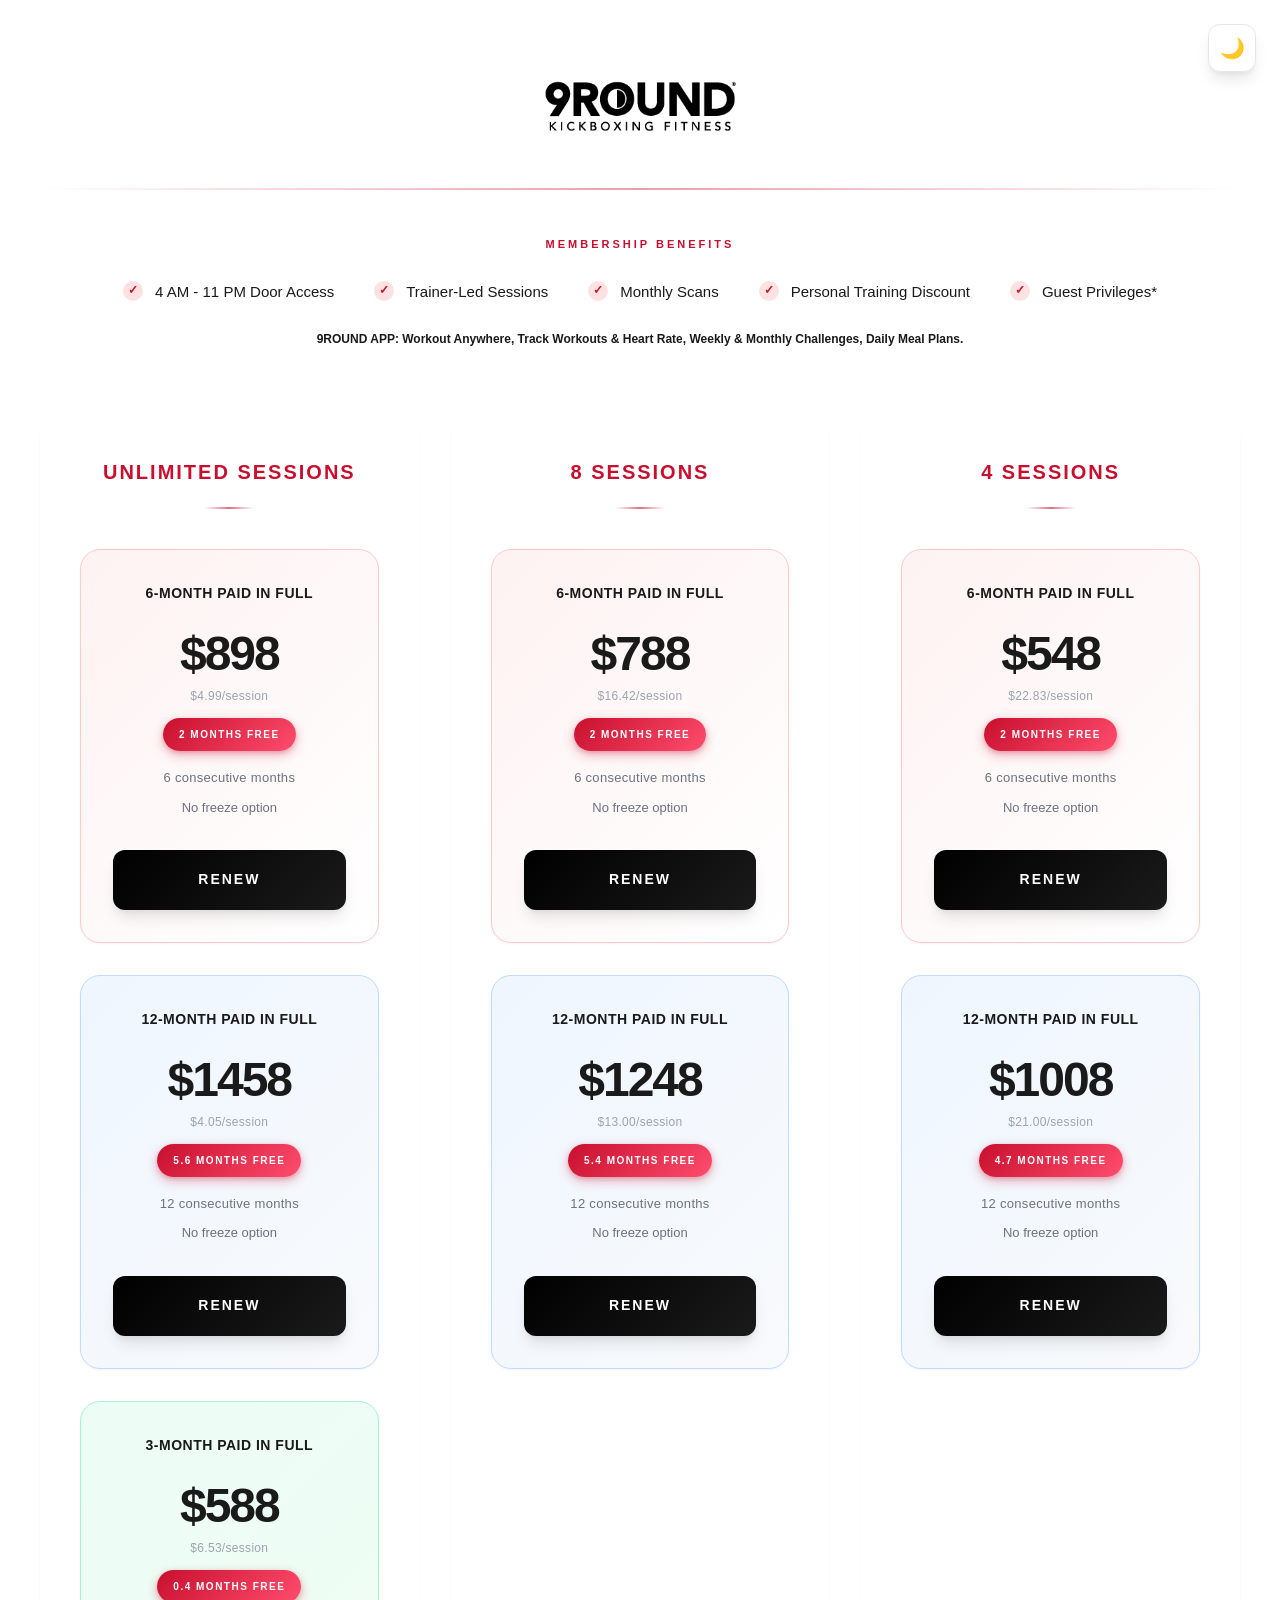
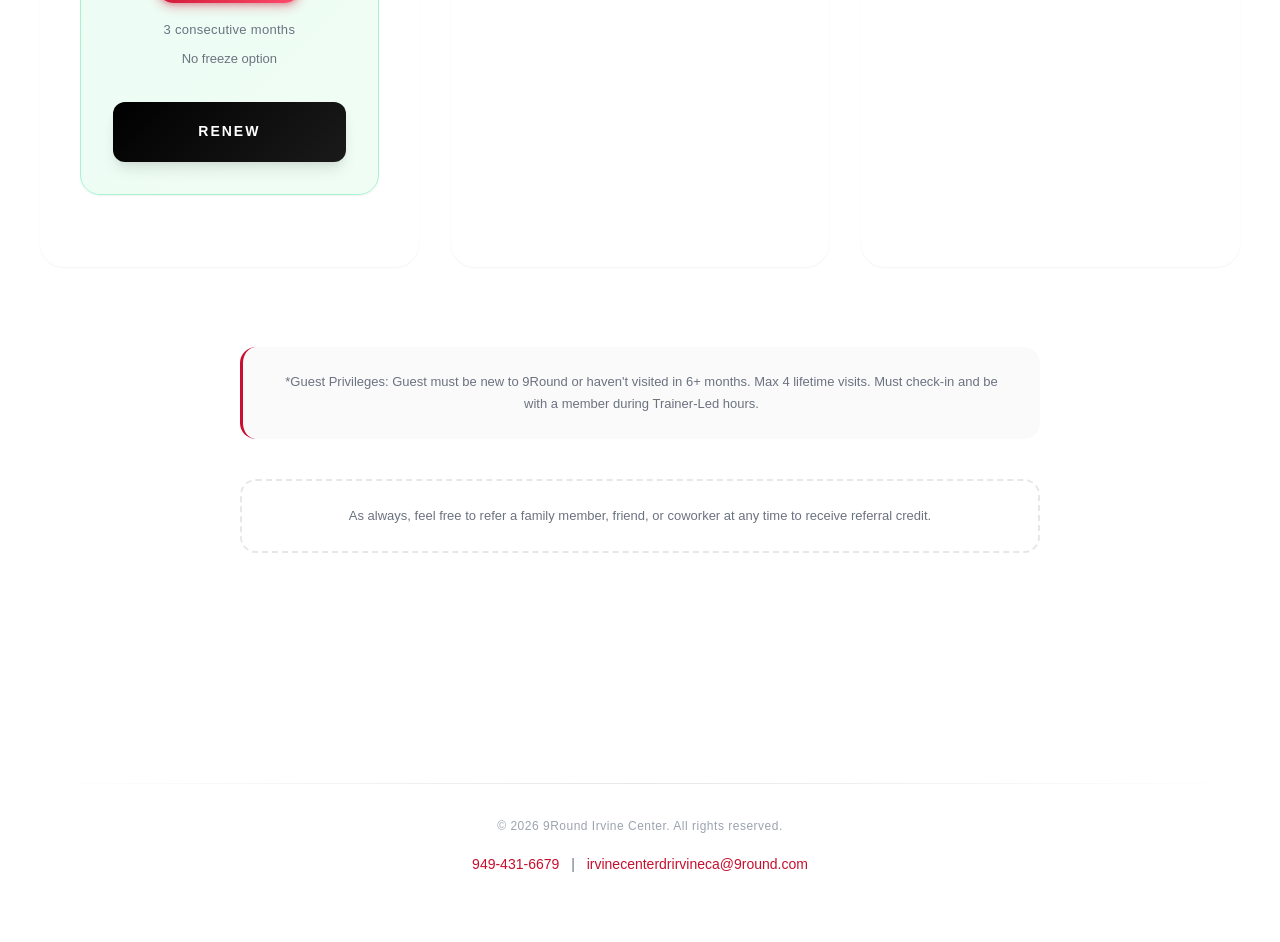
==== pif/index.html @ a576d082 "Add dedicated /pif page with paid-in-full-only options" ====
<!DOCTYPE html>
<html lang="en">
<head>
  <meta charset="UTF-8">
  <meta name="viewport" content="width=device-width, initial-scale=1.0, viewport-fit=cover">
  <title>9Round Irvine Center - Paid In Full Options</title>
  <link rel="icon" type="image/png" sizes="96x96" href="../images/favicon-96x96.png">
  <link rel="icon" href="../images/favicon.svg" type="image/svg+xml">
  <link rel="shortcut icon" href="../images/favicon.ico" type="image/x-icon">
  <link rel="stylesheet" type="text/css" href="../styles.css">
</head>
<body>
  <button class="theme-toggle" aria-label="Toggle theme" title="Toggle light/dark mode">
    <span class="theme-icon">🌙</span>
  </button>
  <div class="container">
    <div class="logo-container">
      <img src="../images/9round-white-logo.png" alt="9Round Logo" class="logo">
    </div>

    <div class="benefits-section">
      <ul class="benefits-list">
        <li>4 AM - 11 PM Door Access</li>
        <li>Trainer-Led Sessions</li>
        <li>Monthly Scans</li>
        <li>Personal Training Discount</li>
        <li>Guest Privileges*</li>
        <li class="no-checkmark">9ROUND APP: Workout Anywhere, Track Workouts & Heart Rate, Weekly & Monthly Challenges, Daily Meal Plans.</li>
      </ul>
    </div>

    <div class="pricing-grid">
      <div class="pricing-tier" data-tier="unlimited">
        <h2 class="tier-title">UNLIMITED SESSIONS</h2>

        <div class="pricing-option pif-option">
          <h3 class="option-title">6-Month Paid In Full</h3>
          <div class="price">$898</div>
          <div class="price-per-session">$4.99/session</div>
          <div class="highlight-badge" data-pif="898" data-monthly="228" data-tier="Unlimited" data-renew-url="https://www.clubready.com/JoinUs/9261/516774" data-months="6">2 MONTHS FREE</div>
          <p class="price-note">6 consecutive months</p>
          <p class="option-note">No freeze option</p>
          <a href="#" class="renew-button" data-url="https://www.clubready.com/JoinUs/9261/516774">RENEW</a>
        </div>

        <div class="pricing-option pif-option pif-option-12mo">
          <h3 class="option-title">12-Month Paid In Full</h3>
          <div class="price">$1458</div>
          <div class="price-per-session">$4.05/session</div>
          <div class="highlight-badge" data-pif="1458" data-monthly="228" data-tier="Unlimited" data-renew-url="https://app.clubready.com/JoinUs/9261/516777" data-months="12">5.6 MONTHS FREE</div>
          <p class="price-note">12 consecutive months</p>
          <p class="option-note">No freeze option</p>
          <a href="#" class="renew-button" data-url="https://app.clubready.com/JoinUs/9261/516777">RENEW</a>
        </div>

        <div class="pricing-option pif-option pif-option-3mo">
          <h3 class="option-title">3-Month Paid In Full</h3>
          <div class="price">$588</div>
          <div class="price-per-session">$6.53/session</div>
          <div class="highlight-badge" data-pif="588" data-monthly="228" data-tier="Unlimited" data-renew-url="https://app.clubready.com/JoinUs/9261/522220" data-months="3">0.4 MONTHS FREE</div>
          <p class="price-note">3 consecutive months</p>
          <p class="option-note">No freeze option</p>
          <a href="#" class="renew-button" data-url="https://app.clubready.com/JoinUs/9261/522220">RENEW</a>
        </div>
      </div>

      <div class="pricing-tier" data-tier="eight">
        <h2 class="tier-title">8 SESSIONS</h2>

        <div class="pricing-option pif-option">
          <h3 class="option-title">6-Month Paid In Full</h3>
          <div class="price">$788</div>
          <div class="price-per-session">$16.42/session</div>
          <div class="highlight-badge" data-pif="788" data-monthly="188" data-tier="8 Sessions" data-renew-url="https://app.clubready.com/JoinUs/9261/558503" data-months="6">2 MONTHS FREE</div>
          <p class="price-note">6 consecutive months</p>
          <p class="option-note">No freeze option</p>
          <a href="#" class="renew-button" data-url="https://app.clubready.com/JoinUs/9261/558503">RENEW</a>
        </div>

        <div class="pricing-option pif-option pif-option-12mo">
          <h3 class="option-title">12-Month Paid In Full</h3>
          <div class="price">$1248</div>
          <div class="price-per-session">$13.00/session</div>
          <div class="highlight-badge" data-pif="1248" data-monthly="188" data-tier="8 Sessions" data-renew-url="https://app.clubready.com/JoinUs/9261/550856" data-months="12">5.4 MONTHS FREE</div>
          <p class="price-note">12 consecutive months</p>
          <p class="option-note">No freeze option</p>
          <a href="#" class="renew-button" data-url="https://app.clubready.com/JoinUs/9261/550856">RENEW</a>
        </div>
      </div>

      <div class="pricing-tier" data-tier="four">
        <h2 class="tier-title">4 SESSIONS</h2>

        <div class="pricing-option pif-option">
          <h3 class="option-title">6-Month Paid In Full</h3>
          <div class="price">$548</div>
          <div class="price-per-session">$22.83/session</div>
          <div class="highlight-badge" data-pif="548" data-monthly="138" data-tier="4 Sessions" data-renew-url="https://app.clubready.com/JoinUs/9261/558501" data-months="6">2 MONTHS FREE</div>
          <p class="price-note">6 consecutive months</p>
          <p class="option-note">No freeze option</p>
          <a href="#" class="renew-button" data-url="https://app.clubready.com/JoinUs/9261/558501">RENEW</a>
        </div>

        <div class="pricing-option pif-option pif-option-12mo">
          <h3 class="option-title">12-Month Paid In Full</h3>
          <div class="price">$1008</div>
          <div class="price-per-session">$21.00/session</div>
          <div class="highlight-badge" data-pif="1008" data-monthly="138" data-tier="4 Sessions" data-renew-url="https://app.clubready.com/JoinUs/9261/558487" data-months="12">4.7 MONTHS FREE</div>
          <p class="price-note">12 consecutive months</p>
          <p class="option-note">No freeze option</p>
          <a href="#" class="renew-button" data-url="https://app.clubready.com/JoinUs/9261/558487">RENEW</a>
        </div>
      </div>
    </div>

    <div class="guest-note">
      <p>*Guest Privileges: Guest must be new to 9Round or haven't visited in 6+ months. Max 4 lifetime visits. Must check-in and be with a member during Trainer-Led hours.</p>
    </div>

    <div class="referral-note">
      <p>As always, feel free to refer a family member, friend, or coworker at any time to receive referral credit.</p>
    </div>
  </div>

  <footer>
    <div class="footer-line"></div>
    <div class="footer-content">
      <p class="copyright">&copy; 2026 9Round Irvine Center. All rights reserved.</p>
      <p class="contact-info">
        <a href="tel:949-431-6679">949-431-6679</a> |
        <a href="mailto:irvinecenterdrirvineca@9round.com">irvinecenterdrirvineca@9round.com</a>
      </p>
    </div>
  </footer>

  <div id="renewalModal" class="modal">
    <div class="modal-content">
      <div class="modal-header">
        <div class="modal-title-wrapper">
          <h3 class="modal-title">
            <span class="modal-title-line1">MEMBERSHIP</span>
            <span class="modal-title-line2">RENEWAL</span>
          </h3>
        </div>
        <div class="modal-header-actions">
          <button class="modal-refresh" aria-label="Refresh content" title="Refresh content">
            <span class="refresh-icon">↻</span>
            <span class="refresh-text">Refresh</span>
          </button>
          <button class="modal-close" aria-label="Close modal">&times;</button>
        </div>
      </div>
      <div class="modal-body">
        <div class="modal-iframe-overlay">
          <div class="modal-overlay-content">
            <img src="../images/favicon.svg" alt="9Round Logo" class="modal-overlay-logo">
            <div class="modal-overlay-info">
              <div class="modal-overlay-name">9Round Irvine Center</div>
              <div class="modal-overlay-address">6610 Irvine Center Dr, Irvine, CA 92618</div>
              <a href="tel:949-431-6679" class="modal-overlay-phone">949-431-6679</a>
            </div>
          </div>
        </div>
        <div class="modal-loader" id="modalLoader">
          <div class="loader-spinner"></div>
          <p class="loader-text">Loading...</p>
          <button class="status-check-btn" style="display:none; margin-top: 20px; padding: 10px 20px; background: #dc2626; color: white; border: none; border-radius: 4px; cursor: pointer; font-size: 14px; font-weight: 600;">Check Status / Close</button>
        </div>
        <iframe id="renewalIframe" src="" frameborder="0"></iframe>
      </div>
    </div>
  </div>

  <div id="savingsModal" class="modal">
    <div class="modal-content savings-modal-content">
      <div class="modal-header">
        <h3 class="modal-title">How You Save</h3>
        <button class="modal-close savings-modal-close" aria-label="Close modal">&times;</button>
      </div>
      <div class="modal-body savings-modal-body">
        <div class="savings-content">
          <div class="savings-membership-info">
            <div class="savings-membership-title" id="savings-tier-name">UNLIMITED SESSIONS</div>
            <div class="savings-membership-subtitle" id="savings-subtitle">6-Month Paid In Full</div>
          </div>
          <div class="savings-line">
            <span id="savings-monthly-label">6 months month-to-month:</span>
            <strong id="savings-monthly-total">$0</strong>
          </div>
          <div class="savings-line">
            <span id="savings-pif-label">6 months paid in full:</span>
            <strong id="savings-pif-total">$0</strong>
          </div>
          <div class="savings-total">
            <span>You save:</span>
            <strong id="savings-amount">$0</strong>
          </div>
          <div class="savings-note" id="savings-note-text">That's like getting 2 months FREE!</div>
          <a href="#" class="renew-button savings-modal-renew" id="savings-renew-button">RENEW</a>
        </div>
      </div>
    </div>
  </div>

  <script>
    (function() {
      const themeToggle = document.querySelector('.theme-toggle');
      const themeIcon = document.querySelector('.theme-icon');
      const html = document.documentElement;

      function getInitialTheme() {
        const savedTheme = localStorage.getItem('theme');
        if (savedTheme) {
          return savedTheme;
        }
        return window.matchMedia('(prefers-color-scheme: dark)').matches ? 'dark' : 'light';
      }

      function setTheme(theme) {
        html.setAttribute('data-theme', theme);
        localStorage.setItem('theme', theme);
        themeIcon.textContent = theme === 'dark' ? '☀️' : '🌙';
      }

      setTheme(getInitialTheme());

      themeToggle.addEventListener('click', () => {
        const currentTheme = html.getAttribute('data-theme');
        const newTheme = currentTheme === 'dark' ? 'light' : 'dark';
        setTheme(newTheme);
      });

      window.matchMedia('(prefers-color-scheme: dark)').addEventListener('change', (e) => {
        if (!localStorage.getItem('theme')) {
          setTheme(e.matches ? 'dark' : 'light');
        }
      });
    })();

    const modal = document.getElementById('renewalModal');
    const modalIframe = document.getElementById('renewalIframe');
    const modalClose = document.querySelector('.modal-close');
    const modalRefresh = document.querySelector('.modal-refresh');
    const modalLoader = document.getElementById('modalLoader');
    const loaderText = modalLoader.querySelector('.loader-text');
    const statusCheckBtn = modalLoader.querySelector('.status-check-btn');
    let loaderTimeout;
    let submissionTimeout;
    let loadCheckInterval;
    let lastIframeUrl = '';
    let modalOpenTime = null;

    function showModal(url) {
      modalLoader.style.display = 'flex';
      modal.style.display = 'flex';
      document.body.style.overflow = 'hidden';

      loaderText.textContent = 'Loading...';
      statusCheckBtn.style.display = 'none';

      if (loaderTimeout) {
        clearTimeout(loaderTimeout);
        loaderTimeout = null;
      }
      if (submissionTimeout) {
        clearTimeout(submissionTimeout);
        submissionTimeout = null;
      }
      if (loadCheckInterval) {
        clearInterval(loadCheckInterval);
        loadCheckInterval = null;
      }

      lastIframeUrl = url;
      modalOpenTime = Date.now();
      modalIframe.src = url;

      loadCheckInterval = setInterval(() => {
        const timeSinceOpen = Date.now() - modalOpenTime;
        if (timeSinceOpen >= 30000 && modal.style.display === 'flex') {
          loaderText.textContent = 'The form may be taking longer than expected. If your order was submitted, please check your email for confirmation. You can close this window.';
          showStatusCheckButton();
          clearInterval(loadCheckInterval);
          loadCheckInterval = null;
        }
      }, 1000);

      loaderTimeout = setTimeout(() => {
        if (modal.style.display === 'flex') {
          loaderText.textContent = 'The form may be taking longer than expected. If your order was submitted, please check your email for confirmation. You can close this window.';
          showStatusCheckButton();
          if (loadCheckInterval) {
            clearInterval(loadCheckInterval);
            loadCheckInterval = null;
          }
        }
      }, 30000);
    }

    function closeModal() {
      modal.style.display = 'none';
      modalIframe.src = '';
      document.body.style.overflow = '';
      modalLoader.style.display = 'none';
      loaderText.textContent = 'Loading...';
      statusCheckBtn.style.display = 'none';

      if (loaderTimeout) {
        clearTimeout(loaderTimeout);
        loaderTimeout = null;
      }
      if (submissionTimeout) {
        clearTimeout(submissionTimeout);
        submissionTimeout = null;
      }
      if (loadCheckInterval) {
        clearInterval(loadCheckInterval);
        loadCheckInterval = null;
      }

      lastIframeUrl = '';
      modalOpenTime = null;
    }

    function showStatusCheckButton() {
      statusCheckBtn.style.display = 'block';
    }

    modalIframe.addEventListener('load', function() {
      if (loaderTimeout) {
        clearTimeout(loaderTimeout);
        loaderTimeout = null;
      }

      if (loadCheckInterval) {
        clearInterval(loadCheckInterval);
        loadCheckInterval = null;
      }

      setTimeout(() => {
        modalLoader.style.display = 'none';
        statusCheckBtn.style.display = 'none';
      }, 500);

      try {
        const currentUrl = modalIframe.src;
        if (currentUrl !== lastIframeUrl && (currentUrl.includes('success') || currentUrl.includes('confirm'))) {
          console.log('Detected potential success page');
        }
        lastIframeUrl = currentUrl;
      } catch (e) {
      }

      if (submissionTimeout) {
        clearTimeout(submissionTimeout);
      }

      submissionTimeout = setTimeout(() => {
        if (modal.style.display === 'flex') {
          loaderText.textContent = 'Processing may be taking longer than expected. If your order was submitted, please check your email for confirmation.';
          showStatusCheckButton();
        }
      }, 30000);
    });

    modalIframe.addEventListener('error', function() {
      modalLoader.style.display = 'none';
      statusCheckBtn.style.display = 'none';

      if (loaderTimeout) {
        clearTimeout(loaderTimeout);
        loaderTimeout = null;
      }
      if (submissionTimeout) {
        clearTimeout(submissionTimeout);
        submissionTimeout = null;
      }

      console.error('Failed to load iframe content');
      loaderText.textContent = 'Failed to load form. Please try refreshing or contact support.';
      showStatusCheckButton();
    });

    modalRefresh.addEventListener('click', function() {
      if (!modalIframe.src) return;
      modalLoader.style.display = 'flex';
      loaderText.textContent = 'Loading...';
      statusCheckBtn.style.display = 'none';

      if (loaderTimeout) {
        clearTimeout(loaderTimeout);
      }
      if (submissionTimeout) {
        clearTimeout(submissionTimeout);
      }

      lastIframeUrl = modalIframe.src;
      modalIframe.src = modalIframe.src;

      loaderTimeout = setTimeout(() => {
        modalLoader.style.display = 'none';
      }, 30000);
    });

    statusCheckBtn.addEventListener('click', function() {
      closeModal();
    });

    window.addEventListener('message', function(event) {
      if (event.origin.includes('clubready.com')) {
        if (event.data && event.data.type === 'formSubmitted') {
          modalLoader.style.display = 'none';
          statusCheckBtn.style.display = 'none';
        } else if (event.data && event.data.type === 'formError') {
          loaderText.textContent = 'An error occurred. Please try again.';
          showStatusCheckButton();
        }
      }
    });

    modalClose.addEventListener('click', closeModal);

    window.addEventListener('click', function(event) {
      if (event.target === modal) {
        closeModal();
      }
    });

    document.addEventListener('keydown', function(event) {
      if (event.key === 'Escape' && modal.style.display === 'flex') {
        closeModal();
      }
    });

    (function() {
      const savingsModal = document.getElementById('savingsModal');
      const savingsModalClose = document.querySelector('.savings-modal-close');
      const badges = document.querySelectorAll('.highlight-badge');

      function showSavingsModal(badge) {
        if (!badge.hasAttribute('data-pif')) return;
        const pifPrice = parseFloat(badge.getAttribute('data-pif'));
        const monthlyPrice = parseFloat(badge.getAttribute('data-monthly'));
        const tierName = badge.getAttribute('data-tier');
        const renewUrl = badge.getAttribute('data-renew-url');
        const months = parseInt(badge.getAttribute('data-months'), 10) || 6;

        const monthsMonthly = monthlyPrice * months;
        const savings = monthsMonthly - pifPrice;
        const monthsFree = Math.round(savings / monthlyPrice * 10) / 10;

        const tierDisplayName = tierName.toUpperCase().includes('SESSION')
          ? tierName.toUpperCase()
          : tierName.toUpperCase() + ' SESSIONS';

        document.getElementById('savings-tier-name').textContent = tierDisplayName;
        document.getElementById('savings-subtitle').textContent = months + '-Month Paid In Full';
        document.getElementById('savings-monthly-label').textContent = months + ' months month-to-month:';
        document.getElementById('savings-pif-label').textContent = months + ' months paid in full:';
        document.getElementById('savings-monthly-total').textContent = `$${monthsMonthly.toLocaleString()}`;
        document.getElementById('savings-pif-total').textContent = `$${pifPrice.toLocaleString()}`;
        document.getElementById('savings-amount').textContent = `$${savings.toLocaleString()}`;
        document.getElementById('savings-note-text').textContent = "That's like getting " + (monthsFree % 1 === 0 ? monthsFree : monthsFree.toFixed(1)) + " months FREE!";

        const renewButton = document.getElementById('savings-renew-button');
        renewButton.setAttribute('data-url', renewUrl || '#');

        savingsModal.style.display = 'flex';
        document.body.style.overflow = 'hidden';
      }

      function closeSavingsModal() {
        savingsModal.style.display = 'none';
        document.body.style.overflow = '';
      }

      badges.forEach(badge => {
        badge.addEventListener('click', function(e) {
          e.preventDefault();
          e.stopPropagation();
          showSavingsModal(badge);
        });
      });

      savingsModalClose.addEventListener('click', closeSavingsModal);

      window.addEventListener('click', function(event) {
        if (event.target === savingsModal) {
          closeSavingsModal();
        }
      });

      document.addEventListener('keydown', function(event) {
        if (event.key === 'Escape' && savingsModal.style.display === 'flex') {
          closeSavingsModal();
        }
      });

      const savingsRenewButton = document.getElementById('savings-renew-button');
      savingsRenewButton.addEventListener('click', function(e) {
        e.preventDefault();
        const url = this.getAttribute('data-url');
        if (url && url !== '#') {
          closeSavingsModal();
          showModal(url);
        }
      });
    })();

    document.querySelectorAll('.renew-button').forEach(button => {
      button.addEventListener('click', function(e) {
        e.preventDefault();
        const url = this.getAttribute('data-url');
        if (url && url !== '#' && !url.startsWith('PLACEHOLDER')) {
          showModal(url);
        } else {
          console.log('Placeholder URL for:', this.getAttribute('data-url'));
          alert('Renewal URL will be added soon. Please contact the gym for renewal options.');
        }
      });
    });
  </script>
</body>
</html>
---- styles.css ----
* {
  margin: 0;
  padding: 0;
  box-sizing: border-box;
}

:root {
  /* Light mode colors - Premium palette */
  --bg-primary: #ffffff;
  --bg-secondary: #fafafa;
  --text-primary: #1a1a1a;
  --text-secondary: #6b7280;
  --text-tertiary: #9ca3af;
  --border-color: #e5e7eb;
  --border-light: #f3f4f6;
  --accent-red: #C80F2E;
  --accent-red-light: #fee2e2;
  --accent-red-bg: #fef2f2;
  --pif-bg: linear-gradient(135deg, #fef2f2 0%, #ffffff 100%);
  --pif-border: #fecaca;
  --pif-12mo-bg: linear-gradient(135deg, #eff6ff 0%, #f8fafc 100%);
  --pif-12mo-border: #bfdbfe;
  --pif-3mo-bg: linear-gradient(135deg, #ecfdf5 0%, #f0fdf4 100%);
  --pif-3mo-border: #a7f3d0;
  --monthly-bg: linear-gradient(135deg, #f9fafb 0%, #ffffff 100%);
  --monthly-border: #e5e7eb;
  --tier-border: rgba(229, 231, 235, 0.5);
  --shadow-sm: 0 1px 2px 0 rgba(0, 0, 0, 0.05);
  --shadow: 0 4px 6px -1px rgba(0, 0, 0, 0.1), 0 2px 4px -1px rgba(0, 0, 0, 0.06);
  --shadow-md: 0 10px 15px -3px rgba(0, 0, 0, 0.1), 0 4px 6px -2px rgba(0, 0, 0, 0.05);
  --shadow-lg: 0 20px 25px -5px rgba(0, 0, 0, 0.1), 0 10px 10px -5px rgba(0, 0, 0, 0.04);
  --shadow-xl: 0 25px 50px -12px rgba(0, 0, 0, 0.25);
}

[data-theme="dark"] {
  /* Dark mode colors - Premium dark palette */
  --bg-primary: #0f0f0f;
  --bg-secondary: #1a1a1a;
  --text-primary: #f9fafb;
  --text-secondary: #d1d5db;
  --text-tertiary: #9ca3af;
  --border-color: #374151;
  --border-light: #1f2937;
  --accent-red: #ff4d6d;
  --accent-red-light: #4a1a1a;
  --accent-red-bg: #2a1a1a;
  --pif-bg: linear-gradient(135deg, #3a1f1f 0%, #1f1f1f 100%);
  --pif-border: #5a2a2a;
  --pif-12mo-bg: linear-gradient(135deg, #1e3a5f 0%, #0f172a 100%);
  --pif-12mo-border: #334155;
  --pif-3mo-bg: linear-gradient(135deg, #1e3d32 0%, #14532d 100%);
  --pif-3mo-border: #065f46;
  --monthly-bg: linear-gradient(135deg, #1f2937 0%, #111827 100%);
  --monthly-border: #374151;
  --tier-border: rgba(55, 65, 81, 0.5);
  --shadow-sm: 0 1px 2px 0 rgba(0, 0, 0, 0.3);
  --shadow: 0 4px 6px -1px rgba(0, 0, 0, 0.4), 0 2px 4px -1px rgba(0, 0, 0, 0.3);
  --shadow-md: 0 10px 15px -3px rgba(0, 0, 0, 0.5), 0 4px 6px -2px rgba(0, 0, 0, 0.4);
  --shadow-lg: 0 20px 25px -5px rgba(0, 0, 0, 0.6), 0 10px 10px -5px rgba(0, 0, 0, 0.5);
  --shadow-xl: 0 25px 50px -12px rgba(0, 0, 0, 0.8);
}

html {
  scroll-behavior: smooth;
  font-size: 16px;
}

body {
  font-family: -apple-system, BlinkMacSystemFont, 'Segoe UI', 'Roboto', 'Helvetica Neue', Arial, sans-serif;
  background: var(--bg-primary);
  color: var(--text-primary);
  line-height: 1.7;
  padding: 0;
  transition: background-color 0.4s cubic-bezier(0.4, 0, 0.2, 1), color 0.4s cubic-bezier(0.4, 0, 0.2, 1);
  -webkit-font-smoothing: antialiased;
  -moz-osx-font-smoothing: grayscale;
  font-feature-settings: "kern" 1;
  text-rendering: optimizeLegibility;
}

/* Premium Theme Toggle */
.theme-toggle {
  position: fixed;
  top: 24px;
  right: 24px;
  width: 48px;
  height: 48px;
  border-radius: 12px;
  border: 1px solid var(--border-color);
  background: var(--bg-primary);
  backdrop-filter: blur(20px) saturate(180%);
  -webkit-backdrop-filter: blur(20px) saturate(180%);
  color: var(--text-primary);
  cursor: pointer;
  display: flex;
  align-items: center;
  justify-content: center;
  font-size: 20px;
  z-index: 1000;
  transition: all 0.3s cubic-bezier(0.4, 0, 0.2, 1);
  box-shadow: var(--shadow-md);
}

.theme-toggle:hover {
  transform: translateY(-2px);
  box-shadow: var(--shadow-lg);
  border-color: var(--accent-red);
  background: var(--bg-secondary);
}

.theme-toggle:active {
  transform: translateY(0);
}

.container {
  max-width: 1400px;
  margin: 0 auto;
  padding: 60px 40px;
  animation: fadeIn 0.8s cubic-bezier(0.4, 0, 0.2, 1);
}

.logo-container {
  text-align: center;
  margin-bottom: 60px;
  animation: fadeInDown 0.8s cubic-bezier(0.4, 0, 0.2, 1);
  position: relative;
  padding-bottom: 40px;
}

.logo-container::after {
  content: '';
  position: absolute;
  bottom: 0;
  left: 0;
  right: 0;
  width: 100%;
  height: 2px;
  background: linear-gradient(90deg, transparent, var(--accent-red), transparent);
  opacity: 0.4;
}

.logo {
  height: 90px;
  width: auto;
  filter: brightness(0);
  display: block;
  margin: 0 auto;
  transition: all 0.4s cubic-bezier(0.4, 0, 0.2, 1);
}

[data-theme="dark"] .logo {
  filter: none;
}

/* Premium Benefits Section */
.benefits-section {
  margin-bottom: 65px;
  margin-top: -15px;
  text-align: center;
  background: transparent;
  padding: 0;
  border-radius: 0;
  border: none;
  box-shadow: none;
  transition: all 0.4s cubic-bezier(0.4, 0, 0.2, 1);
  animation: fadeInUp 0.8s cubic-bezier(0.4, 0, 0.2, 1) 0.2s both;
  position: relative;
  overflow: visible;
}

.benefits-section:hover {
  transform: none;
  box-shadow: none;
  border-color: transparent;
}

[data-theme="dark"] .benefits-section {
  background: transparent;
  border-color: transparent;
  box-shadow: none;
}

.benefits-section::before {
  content: "MEMBERSHIP BENEFITS";
  display: block;
  font-size: 11px;
  font-weight: 700;
  color: var(--accent-red);
  text-transform: uppercase;
  letter-spacing: 3px;
  margin-bottom: 24px;
  text-align: center;
  position: relative;
}


.benefits-list {
  list-style: none;
  display: flex;
  flex-wrap: wrap;
  justify-content: center;
  gap: 24px 40px;
  font-size: 15px;
  color: var(--text-primary);
  margin: 0;
  padding: 0;
  font-weight: 500;
}

.benefits-list li {
  padding: 0;
  margin: 0;
  position: relative;
  padding-left: 32px;
  line-height: 1.8;
  transition: transform 0.3s cubic-bezier(0.4, 0, 0.2, 1);
  display: flex;
  align-items: center;
}

.benefits-list li:hover {
  transform: translateX(4px);
}

.benefits-list li:before {
  content: "✓";
  position: absolute;
  left: 0;
  top: 50%;
  transform: translateY(-50%);
  color: var(--accent-red);
  font-weight: 700;
  width: 20px;
  height: 20px;
  display: flex;
  align-items: center;
  justify-content: center;
  background: var(--accent-red-light);
  border-radius: 50%;
  font-size: 12px;
  flex-shrink: 0;
}

.benefits-list li.no-checkmark:before {
  display: none;
}

.benefits-list li.no-checkmark {
  padding-left: 0;
  font-size: 12px;
  font-weight: 700;
}

/* Premium Pricing Filter Tabs */
.pricing-tabs {
  display: flex;
  justify-content: center;
  gap: 8px;
  margin-bottom: 48px;
  padding: 0 20px;
  animation: fadeInUp 0.8s cubic-bezier(0.4, 0, 0.2, 1) 0.3s both;
  flex-wrap: wrap;
  position: sticky;
  top: 0;
  z-index: 100;
  background: transparent;
  padding-top: 24px;
  padding-bottom: 24px;
  margin-top: -24px;
  margin-bottom: 48px;
  margin-left: calc(50% - 50vw);
  margin-right: calc(50% - 50vw);
  width: 100vw;
  left: 0;
  right: 0;
  transition: background-color 0.4s cubic-bezier(0.4, 0, 0.2, 1), box-shadow 0.3s cubic-bezier(0.4, 0, 0.2, 1);
}

.pricing-tabs::after {
  content: '';
  position: absolute;
  bottom: 0;
  left: 0;
  right: 0;
  height: 1px;
  background: linear-gradient(90deg, transparent, var(--border-color), transparent);
  opacity: 0;
  transition: opacity 0.3s cubic-bezier(0.4, 0, 0.2, 1);
}

.pricing-tabs.scrolled {
  box-shadow: 0 2px 8px rgba(0, 0, 0, 0.08);
  backdrop-filter: blur(10px);
  -webkit-backdrop-filter: blur(10px);
  background: rgba(255, 255, 255, 0.8);
}

.pricing-tabs.scrolled::after {
  opacity: 1;
}

[data-theme="dark"] .pricing-tabs {
  background: transparent;
}

[data-theme="dark"] .pricing-tabs.scrolled {
  box-shadow: 0 2px 8px rgba(0, 0, 0, 0.3);
  background: rgba(15, 15, 15, 0.8);
}

.pricing-tab {
  padding: 14px 32px;
  background: var(--bg-secondary);
  border: 1px solid var(--border-color);
  border-radius: 12px;
  color: var(--text-secondary);
  font-size: 13px;
  font-weight: 700;
  text-transform: uppercase;
  letter-spacing: 1.5px;
  cursor: pointer;
  transition: all 0.3s cubic-bezier(0.4, 0, 0.2, 1);
  position: relative;
  overflow: hidden;
  min-width: 100px;
  text-align: center;
  display: flex;
  align-items: center;
  justify-content: center;
  gap: 8px;
}

.tab-icon {
  display: inline-flex;
  align-items: center;
  justify-content: center;
  font-size: 18px;
  line-height: 1;
  vertical-align: middle;
}

.tab-text {
  display: inline-block;
  vertical-align: middle;
  line-height: 1.2;
}

.pricing-tab[data-filter="all"] .tab-icon {
  font-size: 20px;
  transform: translateY(-3px);
}

.pricing-tab[data-filter="unlimited"] .tab-icon {
  font-size: 28px;
}

.pricing-tab::before {
  content: '';
  position: absolute;
  top: 0;
  left: -100%;
  width: 100%;
  height: 100%;
  background: linear-gradient(90deg, transparent, rgba(200, 15, 46, 0.1), transparent);
  transition: left 0.5s cubic-bezier(0.4, 0, 0.2, 1);
}

.pricing-tab:hover::before {
  left: 100%;
}

.pricing-tab:hover {
  border-color: var(--accent-red);
  color: var(--accent-red);
  background: var(--bg-primary);
  transform: translateY(-2px);
  box-shadow: var(--shadow-sm);
}

.pricing-tab.active {
  background: linear-gradient(135deg, var(--accent-red) 0%, #ff4d6d 100%);
  color: #ffffff;
  border-color: var(--accent-red);
  box-shadow: 0 4px 12px rgba(200, 15, 46, 0.3), 0 2px 4px rgba(200, 15, 46, 0.2);
}

.pricing-tab.active:hover {
  background: linear-gradient(135deg, #ff4d6d 0%, var(--accent-red) 100%);
  box-shadow: 0 6px 16px rgba(200, 15, 46, 0.4), 0 3px 6px rgba(200, 15, 46, 0.3);
  transform: translateY(-3px);
}

[data-theme="dark"] .pricing-tab {
  background: var(--bg-secondary);
  border-color: var(--border-color);
}

[data-theme="dark"] .pricing-tab:hover {
  background: var(--bg-primary);
  border-color: var(--accent-red);
}

[data-theme="dark"] .pricing-tab.active {
  background: linear-gradient(135deg, var(--accent-red) 0%, #ff4d6d 100%);
  border-color: var(--accent-red);
}

/* Premium Pricing Grid */
.pricing-grid {
  display: grid;
  grid-template-columns: repeat(3, 1fr);
  gap: 32px;
  margin-bottom: 80px;
  animation: fadeInUp 1s cubic-bezier(0.4, 0, 0.2, 1) 0.4s both;
  transition: grid-template-columns 0.4s cubic-bezier(0.4, 0, 0.2, 1);
}

.pricing-grid.filtered {
  grid-template-columns: 1fr;
  max-width: 1200px;
  margin-left: auto;
  margin-right: auto;
  justify-items: center;
  width: 100%;
}

.pricing-tier {
  border: none;
  border-radius: 24px;
  padding: 40px;
  background-color: var(--bg-primary);
  transition: all 0.5s cubic-bezier(0.4, 0, 0.2, 1);
  box-shadow: var(--shadow-sm);
  position: relative;
  overflow: hidden;
  backdrop-filter: blur(10px);
  -webkit-backdrop-filter: blur(10px);
  opacity: 1;
  transform: translateY(0);
  width: 100%;
  max-width: 400px;
}

.pricing-grid.filtered .pricing-tier {
  max-width: 100%;
}

.pricing-tier.filtered-tier {
  max-width: 1100px !important;
  margin: 0 auto;
  display: grid !important;
  grid-template-columns: 1fr 1fr !important;
  gap: 32px;
  align-items: stretch;
  width: 100%;
  justify-self: center;
}

.pricing-tier.filtered-tier .tier-title {
  grid-column: 1 / -1;
  margin-bottom: 32px;
}

.pricing-tier.filtered-tier .pricing-option {
  margin-bottom: 0 !important;
  width: 100%;
  min-width: 0;
  padding: 36px;
  height: 100%;
  display: flex;
  flex-direction: column;
}

.pricing-tier.filtered-tier .pricing-option .enroll-button,
.pricing-tier.filtered-tier .pricing-option .renew-button {
  margin-top: auto;
}

.pricing-tier:not(.filtered-tier) .pricing-option {
  margin-bottom: 32px;
}

.pricing-tier::before {
  content: '';
  position: absolute;
  top: 0;
  left: 0;
  right: 0;
  height: 3px;
  background: linear-gradient(90deg, transparent, var(--accent-red), transparent);
  opacity: 0;
  transition: opacity 0.4s cubic-bezier(0.4, 0, 0.2, 1);
}

.pricing-tier:hover {
  transform: translateY(-12px);
  box-shadow: var(--shadow-xl);
}

.pricing-tier:hover::before {
  opacity: 1;
}

[data-theme="dark"] .pricing-tier {
  box-shadow: var(--shadow);
}

[data-theme="dark"] .pricing-tier:hover {
  box-shadow: var(--shadow-xl);
}

.tier-title {
  font-size: 20px;
  font-weight: 800;
  color: var(--accent-red);
  text-align: center;
  margin-bottom: 40px;
  text-transform: uppercase;
  letter-spacing: 2px;
  transition: all 0.3s cubic-bezier(0.4, 0, 0.2, 1);
  position: relative;
  padding-bottom: 20px;
  white-space: nowrap;
}

.tier-title::after {
  content: '';
  position: absolute;
  bottom: 0;
  left: 50%;
  transform: translateX(-50%);
  width: 50px;
  height: 2px;
  background: linear-gradient(90deg, transparent, var(--accent-red), transparent);
  border-radius: 1px;
  opacity: 0.6;
}

.pricing-option {
  margin-bottom: 32px;
  padding: 32px;
  border-radius: 20px;
  transition: all 0.4s cubic-bezier(0.4, 0, 0.2, 1);
  position: relative;
  overflow: hidden;
}

.pricing-option::before {
  content: '';
  position: absolute;
  top: -50%;
  left: -50%;
  width: 200%;
  height: 200%;
  background: radial-gradient(circle, rgba(255, 255, 255, 0.1) 0%, transparent 70%);
  opacity: 0;
  transition: opacity 0.5s cubic-bezier(0.4, 0, 0.2, 1);
}

.pricing-option:hover::before {
  opacity: 1;
}

.pricing-option.pif-option {
  background: var(--pif-bg);
  border: 1px solid var(--pif-border);
  box-shadow: var(--shadow-sm);
}

.pricing-option.pif-option:hover {
  transform: translateY(-6px);
  box-shadow: var(--shadow-md);
  border-color: var(--accent-red);
}

.pricing-option.pif-option.pif-option-12mo {
  background: var(--pif-12mo-bg);
  border-color: var(--pif-12mo-border);
}

.pricing-option.pif-option.pif-option-12mo:hover {
  border-color: var(--pif-12mo-border);
}

.pricing-option.pif-option.pif-option-3mo {
  background: var(--pif-3mo-bg);
  border-color: var(--pif-3mo-border);
}

.pricing-option.pif-option.pif-option-3mo:hover {
  border-color: var(--pif-3mo-border);
}

.pricing-option.monthly-option {
  background: var(--monthly-bg);
  border: 1px solid var(--monthly-border);
  box-shadow: var(--shadow-sm);
}

  .pricing-option.monthly-option:hover {
    transform: translateY(-6px);
    box-shadow: var(--shadow-md);
    border-color: var(--border-color);
  }

.option-title {
  font-size: 16px;
  font-weight: 700;
  color: var(--text-primary);
  margin-bottom: 24px;
  text-align: center;
  letter-spacing: 0.5px;
  transition: color 0.3s cubic-bezier(0.4, 0, 0.2, 1);
  text-transform: uppercase;
  font-size: 14px;
}

.pricing-option:hover .option-title {
  color: var(--accent-red);
}

.highlight-badge {
  display: block;
  background: linear-gradient(135deg, var(--accent-red) 0%, #ff4d6d 100%);
  color: #ffffff;
  font-size: 10px;
  font-weight: 800;
  padding: 8px 16px;
  border-radius: 24px;
  text-transform: uppercase;
  letter-spacing: 1.5px;
  box-shadow: 0 4px 12px rgba(200, 15, 46, 0.3), 0 2px 4px rgba(200, 15, 46, 0.2);
  white-space: nowrap;
  position: relative;
  width: fit-content;
  margin: 0 auto 16px auto;
  cursor: pointer;
  transition: all 0.3s cubic-bezier(0.4, 0, 0.2, 1);
}

.highlight-badge:hover {
  transform: scale(1.05);
  box-shadow: 0 6px 16px rgba(200, 15, 46, 0.4), 0 3px 6px rgba(200, 15, 46, 0.3);
}

.highlight-badge:focus {
  outline: 3px solid var(--accent-red);
  outline-offset: 3px;
  border-radius: 24px;
}

.price {
  font-size: 48px;
  font-weight: 900;
  color: var(--text-primary);
  text-align: center;
  margin-bottom: 16px;
  display: flex;
  align-items: baseline;
  justify-content: center;
  letter-spacing: -2px;
  transition: transform 0.3s cubic-bezier(0.4, 0, 0.2, 1);
  line-height: 1;
}

.pricing-option:hover .price {
  transform: scale(1.05);
}

.price-period {
  font-size: 20px;
  font-weight: 500;
  color: var(--text-secondary);
  margin-left: 4px;
  letter-spacing: 0.5px;
}

.price-per-session {
  font-size: 12px;
  font-weight: 500;
  color: var(--text-tertiary);
  text-align: center;
  margin-top: -8px;
  margin-bottom: 12px;
  letter-spacing: 0.3px;
}

.price-note {
  font-size: 13px;
  color: var(--text-secondary);
  text-align: center;
  margin-bottom: 8px;
  font-weight: 500;
  letter-spacing: 0.3px;
}

.option-note {
  font-size: 13px;
  color: var(--text-secondary);
  text-align: center;
  margin-bottom: 8px;
  line-height: 1.6;
  font-weight: 400;
}

/* Premium Button Design */
.enroll-button {
  display: block;
  width: 100%;
  background: linear-gradient(135deg, #000000 0%, #1a1a1a 100%);
  color: #ffffff;
  text-align: center;
  padding: 18px 28px;
  border-radius: 12px;
  text-decoration: none;
  font-size: 14px;
  font-weight: 700;
  text-transform: uppercase;
  letter-spacing: 2px;
  margin-top: 32px;
  transition: all 0.4s cubic-bezier(0.4, 0, 0.2, 1);
  cursor: pointer;
  position: relative;
  overflow: hidden;
  box-shadow: var(--shadow-md);
  border: none;
}

.enroll-button::before {
  content: '';
  position: absolute;
  top: 0;
  left: -100%;
  width: 100%;
  height: 100%;
  background: linear-gradient(90deg, transparent, rgba(255, 255, 255, 0.15), transparent);
  transition: left 0.6s cubic-bezier(0.4, 0, 0.2, 1);
}

.enroll-button:hover::before {
  left: 100%;
}

.enroll-button:hover {
  background: linear-gradient(135deg, #1a1a1a 0%, #2a2a2a 100%);
  transform: translateY(-3px);
  box-shadow: var(--shadow-lg);
}

.enroll-button:active {
  transform: translateY(-1px);
  box-shadow: var(--shadow-md);
}

.enroll-button:focus {
  outline: 3px solid var(--accent-red);
  outline-offset: 3px;
}

[data-theme="dark"] .enroll-button {
  background: linear-gradient(135deg, #ffffff 0%, #f5f5f5 100%);
  color: #000000;
  box-shadow: var(--shadow-md);
}

[data-theme="dark"] .enroll-button:hover {
  background: linear-gradient(135deg, #f5f5f5 0%, #e5e5e5 100%);
  box-shadow: var(--shadow-lg);
}

[data-theme="dark"] .enroll-button::before {
  background: linear-gradient(90deg, transparent, rgba(0, 0, 0, 0.1), transparent);
}

/* Renew button uses same styles as enroll button */
.renew-button {
  display: block;
  width: 100%;
  background: linear-gradient(135deg, #000000 0%, #1a1a1a 100%);
  color: #ffffff;
  text-align: center;
  padding: 18px 28px;
  border-radius: 12px;
  text-decoration: none;
  font-size: 14px;
  font-weight: 700;
  text-transform: uppercase;
  letter-spacing: 2px;
  margin-top: 32px;
  transition: all 0.4s cubic-bezier(0.4, 0, 0.2, 1);
  cursor: pointer;
  position: relative;
  overflow: hidden;
  box-shadow: var(--shadow-md);
  border: none;
}

.renew-button::before {
  content: '';
  position: absolute;
  top: 0;
  left: -100%;
  width: 100%;
  height: 100%;
  background: linear-gradient(90deg, transparent, rgba(255, 255, 255, 0.15), transparent);
  transition: left 0.6s cubic-bezier(0.4, 0, 0.2, 1);
}

.renew-button:hover::before {
  left: 100%;
}

.renew-button:hover {
  background: linear-gradient(135deg, #1a1a1a 0%, #2a2a2a 100%);
  transform: translateY(-3px);
  box-shadow: var(--shadow-lg);
}

.renew-button:active {
  transform: translateY(-1px);
  box-shadow: var(--shadow-md);
}

.renew-button:focus {
  outline: 3px solid var(--accent-red);
  outline-offset: 3px;
}

[data-theme="dark"] .renew-button {
  background: linear-gradient(135deg, #ffffff 0%, #f5f5f5 100%);
  color: #000000;
  box-shadow: var(--shadow-md);
}

[data-theme="dark"] .renew-button:hover {
  background: linear-gradient(135deg, #f5f5f5 0%, #e5e5e5 100%);
  box-shadow: var(--shadow-lg);
}

[data-theme="dark"] .renew-button::before {
  background: linear-gradient(90deg, transparent, rgba(0, 0, 0, 0.1), transparent);
}

.guest-note {
  text-align: center;
  font-size: 13px;
  color: var(--text-secondary);
  margin-top: 60px;
  margin-bottom: 40px;
  padding: 24px 32px;
  background: var(--bg-secondary);
  border-radius: 16px;
  transition: all 0.3s cubic-bezier(0.4, 0, 0.2, 1);
  animation: fadeInUp 1.2s cubic-bezier(0.4, 0, 0.2, 1) 0.6s both;
  border-left: 3px solid var(--accent-red);
  max-width: 800px;
  margin-left: auto;
  margin-right: auto;
}

[data-theme="dark"] .guest-note {
  background: var(--bg-secondary);
  border-left-color: var(--accent-red);
}

.guest-note p {
  margin: 0;
  line-height: 1.7;
}

.referral-note {
  text-align: center;
  font-size: 13px;
  color: var(--text-secondary);
  margin-top: 0;
  margin-bottom: 40px;
  padding: 24px 32px;
  background: transparent;
  border-radius: 16px;
  transition: all 0.3s cubic-bezier(0.4, 0, 0.2, 1);
  animation: fadeInUp 1.2s cubic-bezier(0.4, 0, 0.2, 1) 0.7s both;
  border: 2px dashed var(--border-color);
  max-width: 800px;
  margin-left: auto;
  margin-right: auto;
}

[data-theme="dark"] .referral-note {
  border-color: var(--border-color);
}

.referral-note p {
  margin: 0;
  line-height: 1.7;
  font-weight: 500;
}

footer {
  width: 100%;
  background-color: var(--bg-primary);
  padding: 50px 40px;
  margin-top: 80px;
  transition: background-color 0.4s cubic-bezier(0.4, 0, 0.2, 1);
}

.footer-line {
  width: 100%;
  height: 1px;
  background: linear-gradient(90deg, transparent, var(--border-color), transparent);
  margin-bottom: 32px;
  transition: background-color 0.3s ease;
}

.footer-content {
  text-align: center;
  font-size: 13px;
  color: var(--text-secondary);
  transition: color 0.3s ease;
  max-width: 600px;
  margin: 0 auto;
}

.footer-content p {
  margin: 12px 0;
}

.copyright {
  font-size: 12px;
  color: var(--text-tertiary);
  font-weight: 500;
  letter-spacing: 0.5px;
}

.contact-info {
  font-size: 14px;
  font-weight: 500;
}

.contact-info a {
  color: var(--accent-red);
  text-decoration: none;
  transition: all 0.3s cubic-bezier(0.4, 0, 0.2, 1);
  padding: 4px 8px;
  border-radius: 6px;
  display: inline-block;
  position: relative;
}

.contact-info a::after {
  content: '';
  position: absolute;
  bottom: 0;
  left: 50%;
  transform: translateX(-50%) scaleX(0);
  width: 80%;
  height: 2px;
  background: var(--accent-red);
  transition: transform 0.3s cubic-bezier(0.4, 0, 0.2, 1);
}

.contact-info a:hover::after {
  transform: translateX(-50%) scaleX(1);
}

.contact-info a:hover {
  background: var(--accent-red-light);
  color: var(--accent-red);
}

.contact-info a:focus {
  outline: 2px solid var(--accent-red);
  outline-offset: 2px;
}

/* Premium Modal Styles */
.modal {
  display: none;
  position: fixed;
  z-index: 2000;
  left: 0;
  top: 0;
  width: 100%;
  height: 100%;
  height: 100dvh;
  background-color: rgba(0, 0, 0, 0.8);
  backdrop-filter: blur(8px);
  -webkit-backdrop-filter: blur(8px);
  align-items: center;
  justify-content: center;
  animation: fadeIn 0.3s cubic-bezier(0.4, 0, 0.2, 1);
  padding: env(safe-area-inset-top) env(safe-area-inset-right) env(safe-area-inset-bottom) env(safe-area-inset-left);
}

.modal-content {
  background-color: var(--bg-primary);
  border-radius: 24px;
  max-width: 95%;
  max-height: 95vh;
  max-height: 95dvh;
  width: 1200px;
  height: 90vh;
  height: 90dvh;
  position: relative;
  box-shadow: var(--shadow-xl);
  animation: slideUp 0.4s cubic-bezier(0.4, 0, 0.2, 1);
  transition: background-color 0.4s cubic-bezier(0.4, 0, 0.2, 1);
  display: flex;
  flex-direction: column;
  overflow: hidden;
  border: 1px solid #374151;
}

.modal-header {
  display: flex;
  justify-content: space-between;
  align-items: flex-start;
  padding: 14px 32px;
  padding-top: max(14px, env(safe-area-inset-top));
  border-bottom: 1px solid #374151;
  transition: border-color 0.3s ease, background 0.3s ease;
  flex-shrink: 0;
  background: #1a1a1a;
  min-height: auto;
  gap: 16px;
}

.modal-title-wrapper {
  flex: 1;
  min-width: 0;
  display: flex;
  flex-direction: column;
}

.modal-header-actions {
  display: flex;
  align-items: center;
  gap: 8px;
  flex-shrink: 0;
}

[data-theme="dark"] .modal-header {
  background: #1a1a1a;
  border-bottom-color: #374151;
}

.modal-title {
  font-size: 20px;
  font-weight: 900;
  color: #ff4d6d;
  margin: 0;
  padding: 0;
  line-height: 1.2;
  transition: color 0.3s ease;
  letter-spacing: 2px;
  text-transform: uppercase;
  display: inline-block;
}

.modal-title-line1 {
  white-space: nowrap;
  display: inline;
}

.modal-title-line2 {
  white-space: nowrap;
  display: inline;
  margin-left: 8px;
}

.modal-close {
  background: none;
  border: none;
  font-size: 28px;
  font-weight: 300;
  color: #d1d5db;
  cursor: pointer;
  line-height: 1;
  padding: 0;
  width: 32px;
  height: 32px;
  display: flex;
  align-items: center;
  justify-content: center;
  transition: all 0.3s cubic-bezier(0.4, 0, 0.2, 1);
  border-radius: 8px;
  margin: 0;
}

.modal-refresh {
  background: none;
  border: 1px solid #374151;
  padding: 6px 12px;
  height: 32px;
  display: flex;
  align-items: center;
  justify-content: center;
  gap: 6px;
  border-radius: 8px;
  margin-right: 8px;
  color: #d1d5db;
  cursor: pointer;
  transition: all 0.3s cubic-bezier(0.4, 0, 0.2, 1);
  font-size: 13px;
  line-height: 1;
  white-space: nowrap;
}

.refresh-icon {
  font-size: 16px;
  line-height: 1;
}

.refresh-text {
  font-size: 13px;
  font-weight: 500;
  letter-spacing: 0.3px;
}

.modal-refresh:hover {
  color: #f9fafb;
  background: #2a2a2a;
  border-color: #4b5563;
}

.modal-refresh:active {
  transform: scale(0.96);
}

.modal-close:hover {
  color: #f9fafb;
  background: #2a2a2a;
  transform: rotate(90deg);
}

.modal-close:active {
  transform: rotate(90deg) scale(0.95);
}

.modal-body {
  flex: 1;
  overflow: hidden;
  display: flex;
  flex-direction: column;
  position: relative;
}

.modal-loader {
  position: absolute;
  top: 0;
  left: 0;
  right: 0;
  bottom: 0;
  background: rgba(15, 15, 15, 0.95);
  display: none;
  flex-direction: column;
  align-items: center;
  justify-content: center;
  z-index: 20;
  backdrop-filter: blur(4px);
  -webkit-backdrop-filter: blur(4px);
}

.loader-spinner {
  width: 50px;
  height: 50px;
  border: 4px solid rgba(255, 77, 109, 0.2);
  border-top-color: #ff4d6d;
  border-radius: 50%;
  animation: spin 1s linear infinite;
  margin-bottom: 20px;
}

.loader-text {
  color: #f9fafb;
  font-size: 16px;
  font-weight: 500;
  margin: 0;
  letter-spacing: 1px;
}

@keyframes spin {
  0% {
    transform: rotate(0deg);
  }
  100% {
    transform: rotate(360deg);
  }
}

.modal-iframe-overlay {
  position: absolute;
  top: 0;
  left: 0;
  right: 0;
  min-height: 110px;
  max-height: 110px;
  height: 16.1%;
  background: linear-gradient(135deg, #0f0f0f 0%, #1a1a1a 100%);
  z-index: 10;
  display: flex;
  align-items: center;
  justify-content: center;
  padding: 0 32px;
  border-bottom: 1px solid #374151;
  box-shadow: 0 2px 8px rgba(0, 0, 0, 0.5);
  transition: background 0.3s ease, border-color 0.3s ease, box-shadow 0.3s ease;
}

[data-theme="dark"] .modal-iframe-overlay {
  background: linear-gradient(135deg, #0f0f0f 0%, #1a1a1a 100%);
  border-bottom-color: #374151;
  box-shadow: 0 2px 8px rgba(0, 0, 0, 0.5);
}

.modal-overlay-content {
  display: flex;
  align-items: center;
  gap: 16px;
  max-width: 100%;
  width: 100%;
}

.modal-overlay-logo {
  width: 55px;
  height: 55px;
  border-radius: 50%;
  object-fit: contain;
  background: transparent;
  padding: 6px;
  filter: none;
  transition: filter 0.3s ease;
  flex-shrink: 0;
  display: block;
  box-shadow: 0 2px 4px rgba(0, 0, 0, 0.3);
}

[data-theme="light"] .modal-overlay-logo {
  filter: none;
}

[data-theme="dark"] .modal-overlay-logo {
  filter: none;
}

.modal-overlay-info {
  display: flex;
  flex-direction: column;
  gap: 3px;
  flex: 1;
  min-width: 0;
}

.modal-overlay-name {
  font-size: 16px;
  font-weight: 800;
  color: #f9fafb;
  line-height: 1.2;
  transition: color 0.3s ease;
}

.modal-overlay-address {
  font-size: 11px;
  color: #d1d5db;
  line-height: 1.3;
  transition: color 0.3s ease;
}

.modal-overlay-phone {
  font-size: 11px;
  color: #ff4d6d;
  font-weight: 600;
  line-height: 1.3;
  transition: color 0.3s ease, opacity 0.3s ease;
  text-decoration: none;
  display: inline-block;
}

.modal-overlay-phone:hover {
  color: #ff4d6d;
  opacity: 0.8;
  text-decoration: underline;
}

.modal-overlay-phone:active {
  opacity: 0.6;
}

.modal-body iframe {
  width: 100%;
  height: 100%;
  border: none;
  display: block;
  clip-path: inset(110px 0 0 0);
  position: relative;
}

/* Premium Savings Modal */
.savings-modal-content {
  width: 520px;
  max-width: 90vw;
  height: auto;
  max-height: 85vh;
}

.savings-modal-body {
  padding: 40px;
  overflow-y: auto;
}

.savings-content {
  text-align: center;
}

.savings-membership-info {
  margin-bottom: 32px;
  padding-bottom: 24px;
  position: relative;
}

.savings-membership-info::after {
  content: '';
  position: absolute;
  bottom: 0;
  left: 50%;
  transform: translateX(-50%);
  width: 50px;
  height: 2px;
  background: linear-gradient(90deg, transparent, var(--accent-red), transparent);
  border-radius: 1px;
  opacity: 0.6;
}

.savings-membership-title {
  font-size: 22px;
  font-weight: 900;
  color: var(--accent-red);
  text-transform: uppercase;
  letter-spacing: 2px;
  margin-bottom: 8px;
}

.savings-membership-subtitle {
  font-size: 14px;
  font-weight: 600;
  color: var(--text-secondary);
  text-transform: uppercase;
  letter-spacing: 1px;
}

.savings-line {
  display: flex;
  justify-content: space-between;
  align-items: center;
  margin-bottom: 20px;
  padding: 20px 24px;
  background: var(--bg-secondary);
  border-radius: 12px;
  font-size: 15px;
  color: var(--text-primary);
  border: 1px solid var(--border-color);
}

.savings-line span {
  font-weight: 500;
  color: var(--text-secondary);
}

.savings-line strong {
  font-weight: 700;
  font-size: 18px;
  color: var(--text-primary);
}

.savings-total {
  display: flex;
  justify-content: space-between;
  align-items: center;
  margin-top: 28px;
  padding: 24px;
  background: linear-gradient(135deg, var(--accent-red-bg) 0%, var(--bg-primary) 100%);
  border-radius: 16px;
  border: 2px solid var(--accent-red);
  font-size: 18px;
  font-weight: 700;
  color: var(--text-primary);
}

.savings-total span {
  font-weight: 700;
}

.savings-total strong {
  font-weight: 900;
  font-size: 28px;
  color: var(--accent-red);
  letter-spacing: -1px;
}

.savings-note {
  margin-top: 24px;
  margin-bottom: 32px;
  font-size: 13px;
  color: var(--text-secondary);
  font-style: italic;
  font-weight: 500;
}

.savings-modal-enroll,
.savings-modal-renew {
  margin-top: 32px;
  width: 100%;
}

/* Premium Animations */
@keyframes fadeIn {
  from {
    opacity: 0;
  }
  to {
    opacity: 1;
  }
}

@keyframes fadeInUp {
  from {
    opacity: 0;
    transform: translateY(40px);
  }
  to {
    opacity: 1;
    transform: translateY(0);
  }
}

@keyframes fadeInDown {
  from {
    opacity: 0;
    transform: translateY(-40px);
  }
  to {
    opacity: 1;
    transform: translateY(0);
  }
}

@keyframes slideUp {
  from {
    transform: translateY(40px);
    opacity: 0;
  }
  to {
    transform: translateY(0);
    opacity: 1;
  }
}

/* Mobile Responsive Styles */
@media (max-width: 768px) {
  body {
    padding: 0;
  }

  .container {
    padding: 40px 20px;
  }

  .theme-toggle {
    top: 16px;
    right: 16px;
    width: 44px;
    height: 44px;
    font-size: 18px;
    border-radius: 10px;
  }

  .logo-container {
    margin-bottom: 40px;
    padding-bottom: 30px;
  }

  .logo {
    height: 70px;
  }

  .benefits-section {
    padding: 0;
    margin-bottom: 35px;
    margin-top: -15px;
    border-radius: 0;
  }

  .benefits-section::before {
    font-size: 10px;
    letter-spacing: 2px;
    margin-bottom: 20px;
  }


  .benefits-list {
    font-size: 14px;
    gap: 16px 24px;
  }

  .benefits-list li {
    padding-left: 28px;
    display: flex;
    align-items: center;
  }

  .benefits-list li:before {
    width: 18px;
    height: 18px;
    font-size: 11px;
    top: 50%;
    transform: translateY(-50%);
  }

  .benefits-list li.no-checkmark {
    font-size: 12px;
    font-weight: 700;
  }

  .pricing-tabs {
    gap: 8px;
    margin-bottom: 32px;
    padding: 0 10px;
    padding-top: 24px;
    padding-bottom: 24px;
    margin-top: -24px;
    margin-left: calc(50% - 50vw);
    margin-right: calc(50% - 50vw);
    width: 100vw;
    left: 0;
    right: 0;
    top: 0;
  }

  .pricing-tab {
    padding: 14px;
    min-width: 56px;
    width: 56px;
    height: 56px;
    flex: 0 0 56px;
    max-width: 56px;
    border-radius: 12px;
  }

  .tab-icon {
    display: block;
    font-size: 24px;
    line-height: 1;
  }

  .tab-text {
    display: none;
  }

  .pricing-grid {
    grid-template-columns: 1fr;
    gap: 24px;
    margin-bottom: 50px;
    justify-items: center;
  }

  .pricing-grid.filtered {
    grid-template-columns: 1fr;
    max-width: 100%;
    justify-items: center;
    width: 100%;
  }

  .pricing-grid.filtered .pricing-tier {
    max-width: 100%;
    width: 100%;
  }

  .pricing-tier {
    padding: 32px 24px;
    border-radius: 20px;
    max-width: 100%;
    margin: 0 auto;
    width: 100%;
  }

  .pricing-tier.filtered-tier {
    grid-template-columns: 1fr !important;
    gap: 24px;
    max-width: 100% !important;
    padding: 32px 24px;
    display: grid !important;
    margin: 0 auto !important;
    width: 100% !important;
    justify-self: center;
  }

  .pricing-tier.filtered-tier .pricing-option {
    margin-bottom: 24px;
    padding: 32px 24px;
    width: 100%;
  }

  .pricing-tier {
    max-width: 100%;
    margin: 0 auto;
  }

  .tier-title {
    font-size: 18px;
    margin-bottom: 32px;
    padding-bottom: 16px;
  }

  .option-title {
    font-size: 13px;
    margin-bottom: 20px;
  }

  .price {
    font-size: 40px;
    margin-bottom: 12px;
  }

  .price-period {
    font-size: 18px;
  }

  .highlight-badge {
    font-size: 9px;
    padding: 6px 14px;
    margin-bottom: 12px;
  }

  .enroll-button,
  .renew-button {
    padding: 16px 24px;
    font-size: 13px;
    margin-top: 24px;
    border-radius: 10px;
  }

  .guest-note {
    font-size: 12px;
    margin-top: 40px;
    margin-bottom: 30px;
    padding: 20px 24px;
    border-radius: 14px;
  }

  .referral-note {
    font-size: 12px;
    margin-top: 0;
    margin-bottom: 30px;
    padding: 20px 24px;
    border-radius: 14px;
  }


  footer {
    padding: 40px 24px;
    margin-top: 50px;
  }

  .footer-content {
    font-size: 12px;
  }

  .copyright {
    font-size: 11px;
  }

  .contact-info {
    font-size: 13px;
  }

  .modal-content {
    width: 100%;
    max-width: 100%;
    height: 100dvh;
    max-height: 100dvh;
    border-radius: 0;
    margin-top: 0;
    margin-bottom: 0;
    align-self: flex-start;
    padding-top: env(safe-area-inset-top);
  }

  .modal-header {
    padding: 10px 20px;
    padding-top: max(20px, calc(env(safe-area-inset-top) + 20px));
    flex-wrap: nowrap;
    align-items: flex-start;
    gap: 12px;
    min-height: auto;
  }

  .modal-title-wrapper {
    flex: 1;
    min-width: 0;
  }

  .modal-title {
    font-size: 16px;
    letter-spacing: 1.5px;
    line-height: 1.2;
    display: inline;
  }

  .modal-title-line1 {
    display: inline;
    white-space: nowrap;
  }

  .modal-title-line2 {
    display: block;
    white-space: nowrap;
    margin-left: 0;
    margin-top: 2px;
  }

  .modal-header-actions {
    flex-shrink: 0;
    margin-top: 0;
  }

  .modal-refresh {
    padding: 6px;
    width: 32px;
    gap: 0;
  }

  .refresh-text {
    display: none;
  }

  .refresh-icon {
    font-size: 18px;
  }

  .modal-iframe-overlay {
    padding: 0 20px;
    min-height: 110px;
    max-height: 110px;
    height: 16.1%;
  }

  .modal-overlay-content {
    gap: 12px;
  }

  .modal-overlay-logo {
    width: 43px;
    height: 43px;
    padding: 4px;
  }

  .modal-overlay-name {
    font-size: 14px;
  }

  .modal-overlay-address,
  .modal-overlay-phone {
    font-size: 10px;
  }

  .loader-spinner {
    width: 40px;
    height: 40px;
    border-width: 3px;
    margin-bottom: 16px;
  }

  .loader-text {
    font-size: 14px;
  }

  .modal-close {
    font-size: 28px;
    width: 36px;
    height: 36px;
  }

  .savings-modal-content {
    width: 95%;
    max-width: 95%;
    max-height: 85vh;
  }

  .savings-modal-body {
    padding: 24px;
  }

  .savings-membership-info {
    margin-bottom: 24px;
    padding-bottom: 20px;
  }

  .savings-membership-title {
    font-size: 18px;
  }

  .savings-membership-subtitle {
    font-size: 12px;
  }

  .savings-line {
    font-size: 13px;
    padding: 16px 20px;
    margin-bottom: 16px;
  }

  .savings-line strong {
    font-size: 16px;
  }

  .savings-total {
    font-size: 16px;
    padding: 20px;
    margin-top: 24px;
  }

  .savings-total strong {
    font-size: 24px;
  }

  .savings-note {
    font-size: 12px;
    margin-top: 20px;
    margin-bottom: 24px;
  }

  .savings-modal-enroll,
  .savings-modal-renew {
    margin-top: 24px;
  }
}

@media (min-width: 769px) and (max-width: 1024px) {
  .pricing-grid {
    grid-template-columns: repeat(2, 1fr);
  }

  .pricing-grid.filtered {
    grid-template-columns: 1fr;
    max-width: 100%;
    justify-items: center;
    width: 100%;
  }

  .pricing-grid.filtered .pricing-tier {
    max-width: 100%;
    width: 100%;
  }

  .pricing-tier.filtered-tier {
    grid-template-columns: 1fr 1fr;
    gap: 24px;
    max-width: 100% !important;
    padding: 36px 28px;
    margin: 0 auto !important;
    width: 100% !important;
    justify-self: center;
  }

  .pricing-tier.filtered-tier .pricing-option {
    padding: 32px 24px;
  }

  .container {
    padding: 50px 30px;
  }

  .pricing-tabs {
    margin-left: calc(50% - 50vw);
    margin-right: calc(50% - 50vw);
    width: 100vw;
    left: 0;
    right: 0;
    padding: 0 20px;
    padding-top: 24px;
    padding-bottom: 24px;
    margin-top: -24px;
  }
}

@media (max-width: 480px) {
  .logo {
    height: 60px;
  }

  .benefits-section {
    padding: 0;
    margin-top: -15px;
  }

  .benefits-list {
    font-size: 13px;
    gap: 12px 20px;
  }

  .benefits-list li.no-checkmark {
    font-size: 12px;
    font-weight: 700;
  }

  .pricing-tabs {
    gap: 6px;
    margin-bottom: 28px;
    padding: 0 8px;
    padding-top: 24px;
    padding-bottom: 24px;
    margin-top: -24px;
    margin-left: calc(50% - 50vw);
    margin-right: calc(50% - 50vw);
    width: 100vw;
    left: 0;
    right: 0;
    top: 0;
  }

  .pricing-tab {
    padding: 12px;
    min-width: 52px;
    width: 52px;
    height: 52px;
    flex: 0 0 52px;
    max-width: 52px;
    border-radius: 10px;
  }

  .tab-icon {
    display: block;
    font-size: 22px;
    line-height: 1;
  }

  .tab-text {
    display: none;
  }

  .tier-title {
    font-size: 16px;
  }

  .price {
    font-size: 36px;
  }

  .pricing-tier {
    padding: 24px 20px;
    max-width: 100%;
    margin: 0 auto;
  }

  .pricing-tier.filtered-tier {
    grid-template-columns: 1fr !important;
    gap: 20px;
    max-width: 100% !important;
  }

  .pricing-tier.filtered-tier .pricing-option {
    margin-bottom: 20px;
  }

  .pricing-option {
    padding: 24px 20px;
  }

}
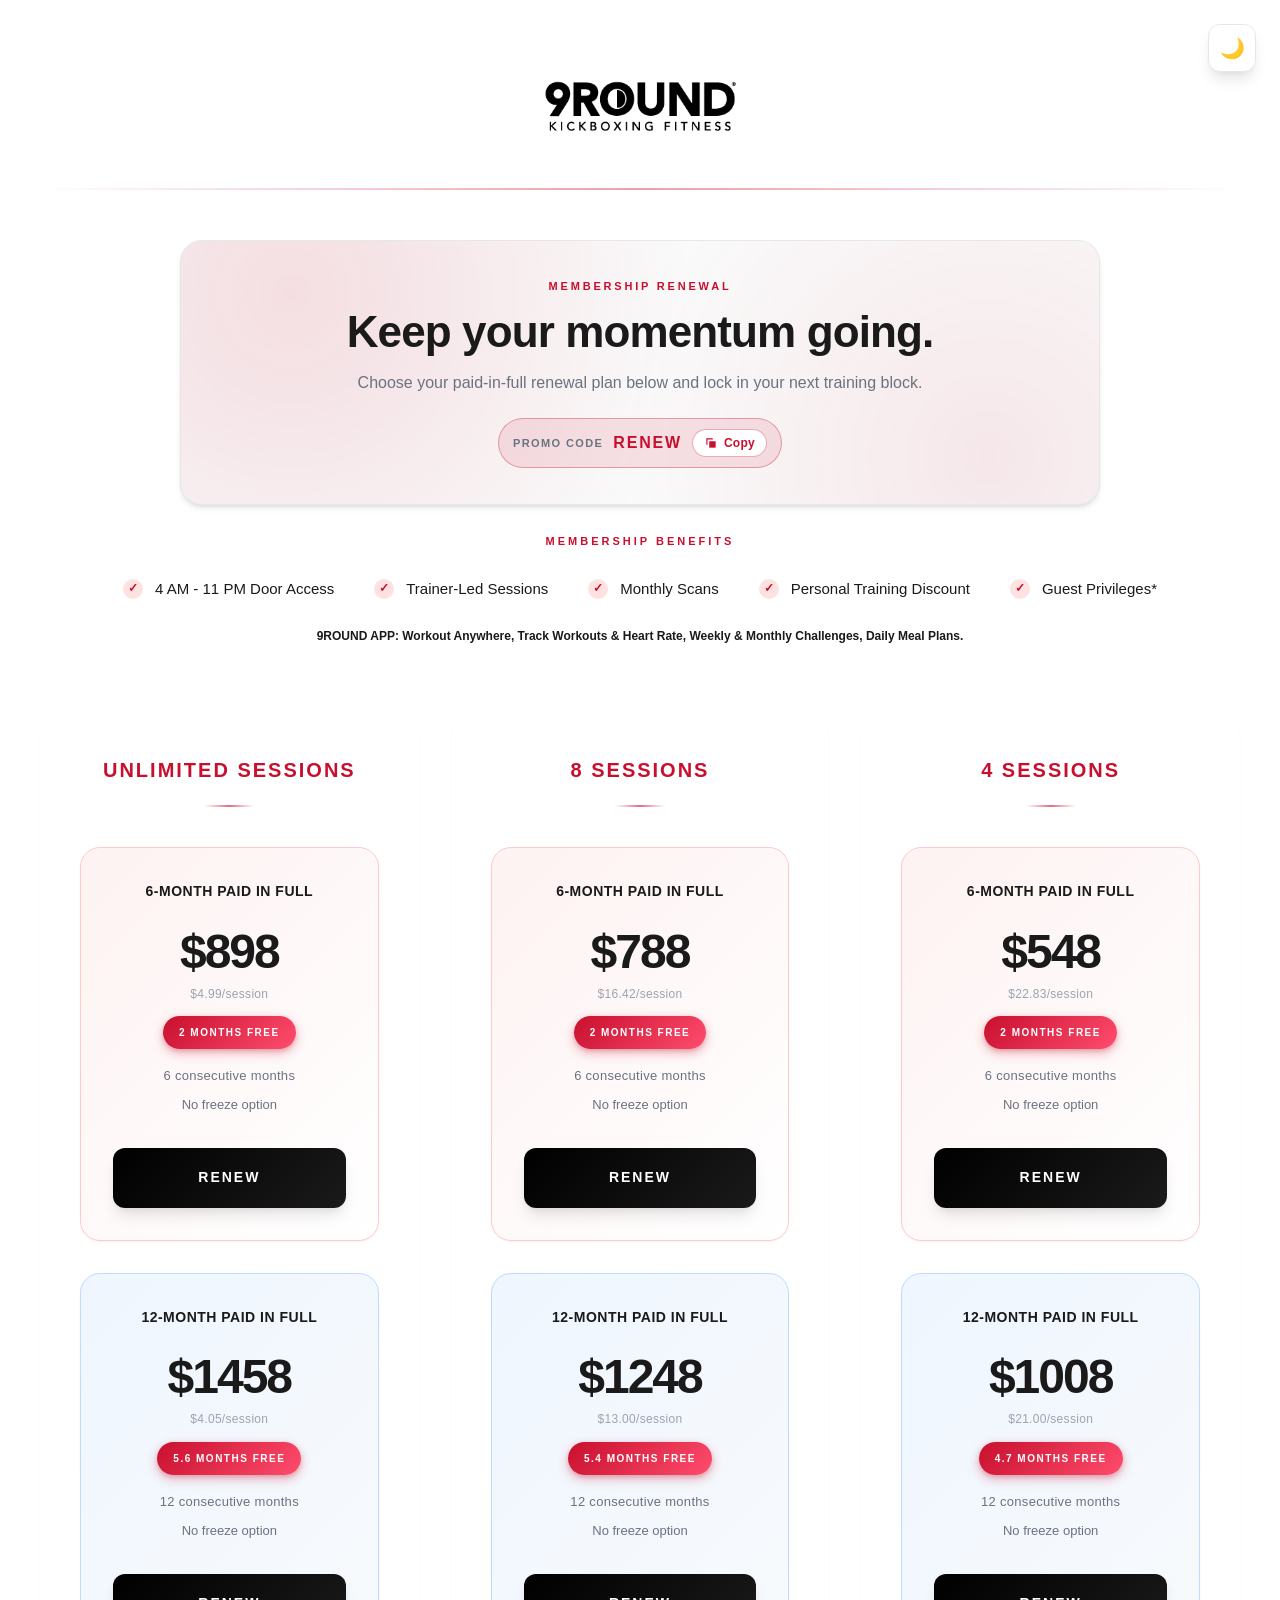
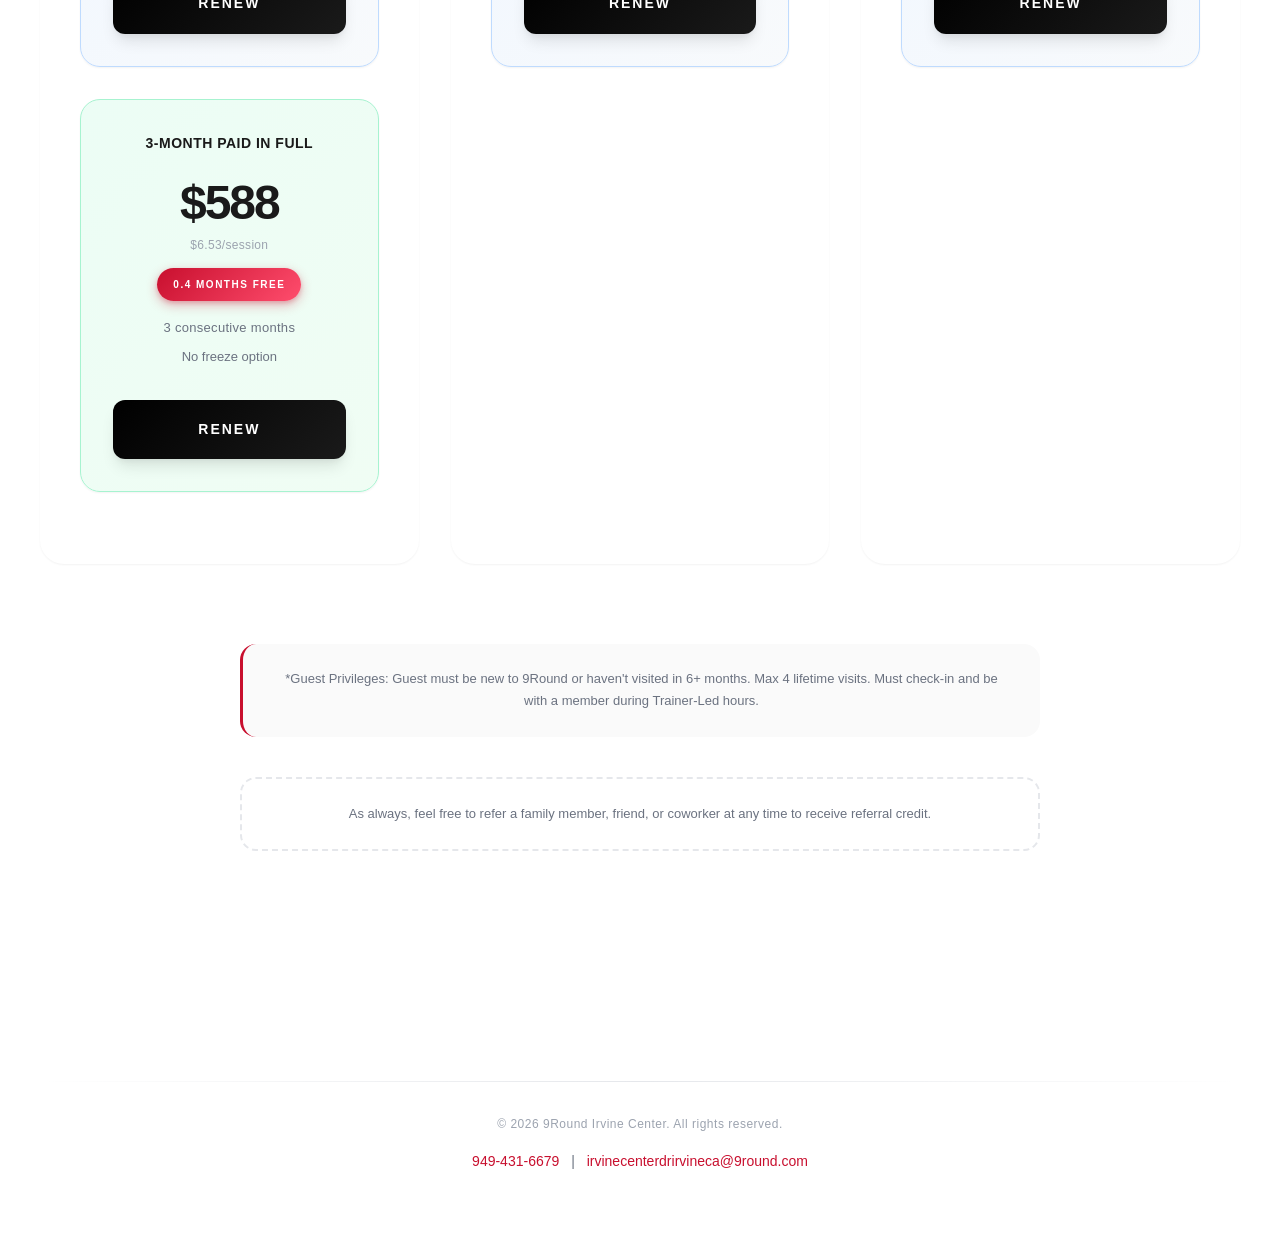
==== commit 139d3b60: "Add renewal hero and promo code copy button on PIF page" ====
--- a/pif/index.html
+++ b/pif/index.html
@@ -3,7 +3,7 @@
 <head>
   <meta charset="UTF-8">
   <meta name="viewport" content="width=device-width, initial-scale=1.0, viewport-fit=cover">
-  <title>9Round Irvine Center - Paid In Full Options</title>
+  <title>9Round Irvine Center - Renewal Paid In Full Options</title>
   <link rel="icon" type="image/png" sizes="96x96" href="../images/favicon-96x96.png">
   <link rel="icon" href="../images/favicon.svg" type="image/svg+xml">
   <link rel="shortcut icon" href="../images/favicon.ico" type="image/x-icon">
@@ -17,6 +17,29 @@
     <div class="logo-container">
       <img src="../images/9round-white-logo.png" alt="9Round Logo" class="logo">
     </div>
+
+    <section class="renewal-hero" aria-label="Membership renewal information">
+      <p class="renewal-hero-kicker">MEMBERSHIP RENEWAL</p>
+      <h1 class="renewal-hero-title">Keep your momentum going.</h1>
+      <p class="renewal-hero-subtitle">Choose your paid-in-full renewal plan below and lock in your next training block.</p>
+      <div class="renewal-hero-promo">
+        <span class="renewal-hero-promo-label">Promo Code</span>
+        <span class="renewal-hero-promo-value" id="renewalPromoCode">RENEW</span>
+        <button
+          type="button"
+          class="promo-copy-button"
+          id="copyRenewCodeBtn"
+          aria-label="Copy promo code RENEW"
+          title="Copy promo code"
+        >
+          <svg class="promo-copy-icon" viewBox="0 0 24 24" aria-hidden="true">
+            <path d="M9 9h11v11H9z"></path>
+            <path d="M4 4h11v2H6v9H4z"></path>
+          </svg>
+          <span class="promo-copy-text">Copy</span>
+        </button>
+      </div>
+    </section>
 
     <div class="benefits-section">
       <ul class="benefits-list">
@@ -519,6 +542,54 @@
         }
       });
     });
+
+    (function() {
+      const copyButton = document.getElementById('copyRenewCodeBtn');
+      const promoCodeEl = document.getElementById('renewalPromoCode');
+      if (!copyButton || !promoCodeEl) return;
+
+      let copyResetTimeout = null;
+
+      function setCopiedState() {
+        copyButton.classList.add('copied');
+        const copyText = copyButton.querySelector('.promo-copy-text');
+        if (copyText) copyText.textContent = 'Copied';
+        if (copyResetTimeout) clearTimeout(copyResetTimeout);
+        copyResetTimeout = setTimeout(() => {
+          copyButton.classList.remove('copied');
+          if (copyText) copyText.textContent = 'Copy';
+        }, 1800);
+      }
+
+      function fallbackCopyText(text) {
+        const textArea = document.createElement('textarea');
+        textArea.value = text;
+        textArea.setAttribute('readonly', '');
+        textArea.style.position = 'fixed';
+        textArea.style.opacity = '0';
+        document.body.appendChild(textArea);
+        textArea.select();
+        const ok = document.execCommand('copy');
+        document.body.removeChild(textArea);
+        return ok;
+      }
+
+      async function copyPromoCode() {
+        const code = promoCodeEl.textContent.trim();
+        try {
+          if (navigator.clipboard && window.isSecureContext) {
+            await navigator.clipboard.writeText(code);
+          } else if (!fallbackCopyText(code)) {
+            throw new Error('Clipboard copy failed');
+          }
+          setCopiedState();
+        } catch (err) {
+          alert('Unable to copy automatically. Promo code: ' + code);
+        }
+      }
+
+      copyButton.addEventListener('click', copyPromoCode);
+    })();
   </script>
 </body>
 </html>
--- a/styles.css
+++ b/styles.css
@@ -152,6 +152,119 @@
   filter: none;
 }
 
+/* Renewal Hero */
+.renewal-hero {
+  margin: -10px auto 42px;
+  max-width: 920px;
+  text-align: center;
+  padding: 36px 32px;
+  border-radius: 22px;
+  border: 1px solid var(--border-color);
+  background:
+    radial-gradient(circle at 12% 20%, rgba(200, 15, 46, 0.12), transparent 48%),
+    radial-gradient(circle at 88% 82%, rgba(200, 15, 46, 0.08), transparent 44%),
+    var(--bg-secondary);
+  box-shadow: var(--shadow);
+  animation: fadeInUp 0.8s cubic-bezier(0.4, 0, 0.2, 1) 0.15s both;
+}
+
+.renewal-hero-kicker {
+  font-size: 11px;
+  font-weight: 800;
+  letter-spacing: 2.8px;
+  color: var(--accent-red);
+  text-transform: uppercase;
+  margin-bottom: 12px;
+}
+
+.renewal-hero-title {
+  font-size: clamp(28px, 4.1vw, 44px);
+  line-height: 1.1;
+  font-weight: 900;
+  letter-spacing: -0.02em;
+  margin-bottom: 14px;
+}
+
+.renewal-hero-subtitle {
+  font-size: 16px;
+  line-height: 1.65;
+  color: var(--text-secondary);
+  max-width: 680px;
+  margin: 0 auto 22px;
+}
+
+.renewal-hero-promo {
+  display: inline-flex;
+  align-items: center;
+  gap: 10px;
+  padding: 10px 14px;
+  border-radius: 999px;
+  border: 1px solid rgba(200, 15, 46, 0.35);
+  background: rgba(200, 15, 46, 0.1);
+}
+
+.renewal-hero-promo-label {
+  font-size: 11px;
+  font-weight: 700;
+  letter-spacing: 1.4px;
+  text-transform: uppercase;
+  color: var(--text-secondary);
+}
+
+.renewal-hero-promo-value {
+  font-size: 16px;
+  line-height: 1;
+  font-weight: 900;
+  letter-spacing: 1.8px;
+  color: var(--accent-red);
+}
+
+.promo-copy-button {
+  display: inline-flex;
+  align-items: center;
+  gap: 6px;
+  border: 1px solid rgba(200, 15, 46, 0.35);
+  background: var(--bg-primary);
+  color: var(--accent-red);
+  border-radius: 999px;
+  padding: 6px 11px;
+  font-size: 12px;
+  font-weight: 700;
+  letter-spacing: 0.3px;
+  cursor: pointer;
+  transition: all 0.2s ease;
+}
+
+.promo-copy-button:hover {
+  transform: translateY(-1px);
+  box-shadow: var(--shadow-sm);
+}
+
+.promo-copy-button:focus {
+  outline: 2px solid var(--accent-red);
+  outline-offset: 2px;
+}
+
+.promo-copy-icon {
+  width: 14px;
+  height: 14px;
+  fill: currentColor;
+}
+
+.promo-copy-button.copied {
+  background: var(--accent-red);
+  color: #fff;
+  border-color: var(--accent-red);
+}
+
+[data-theme="dark"] .renewal-hero {
+  border-color: var(--border-color);
+  background:
+    radial-gradient(circle at 12% 20%, rgba(255, 77, 109, 0.2), transparent 46%),
+    radial-gradient(circle at 88% 82%, rgba(255, 77, 109, 0.14), transparent 40%),
+    var(--bg-secondary);
+}
+
 /* Premium Benefits Section */
 .benefits-section {
   margin-bottom: 65px;
@@ -1489,6 +1602,44 @@
     border-radius: 0;
   }
 
+  .renewal-hero {
+    margin-top: -4px;
+    margin-bottom: 34px;
+    padding: 28px 22px;
+    border-radius: 18px;
+  }
+
+  .renewal-hero-kicker {
+    font-size: 10px;
+    letter-spacing: 2.2px;
+  }
+
+  .renewal-hero-subtitle {
+    font-size: 14px;
+    margin-bottom: 18px;
+  }
+
+  .renewal-hero-promo {
+    gap: 8px;
+    padding: 9px 12px;
+  }
+
+  .renewal-hero-promo-value {
+    font-size: 14px;
+    letter-spacing: 1.4px;
+  }
+
+  .promo-copy-button {
+    padding: 5px 10px;
+    font-size: 11px;
+    gap: 5px;
+  }
+
+  .promo-copy-icon {
+    width: 13px;
+    height: 13px;
+  }
+
   .benefits-section::before {
     font-size: 10px;
     letter-spacing: 2px;
@@ -1892,6 +2043,19 @@
     margin-top: -15px;
   }
 
+  .renewal-hero {
+    padding: 24px 16px;
+  }
+
+  .renewal-hero-subtitle {
+    font-size: 13px;
+  }
+
+  .renewal-hero-promo {
+    flex-wrap: wrap;
+    justify-content: center;
+  }
+
   .benefits-list {
     font-size: 13px;
     gap: 12px 20px;
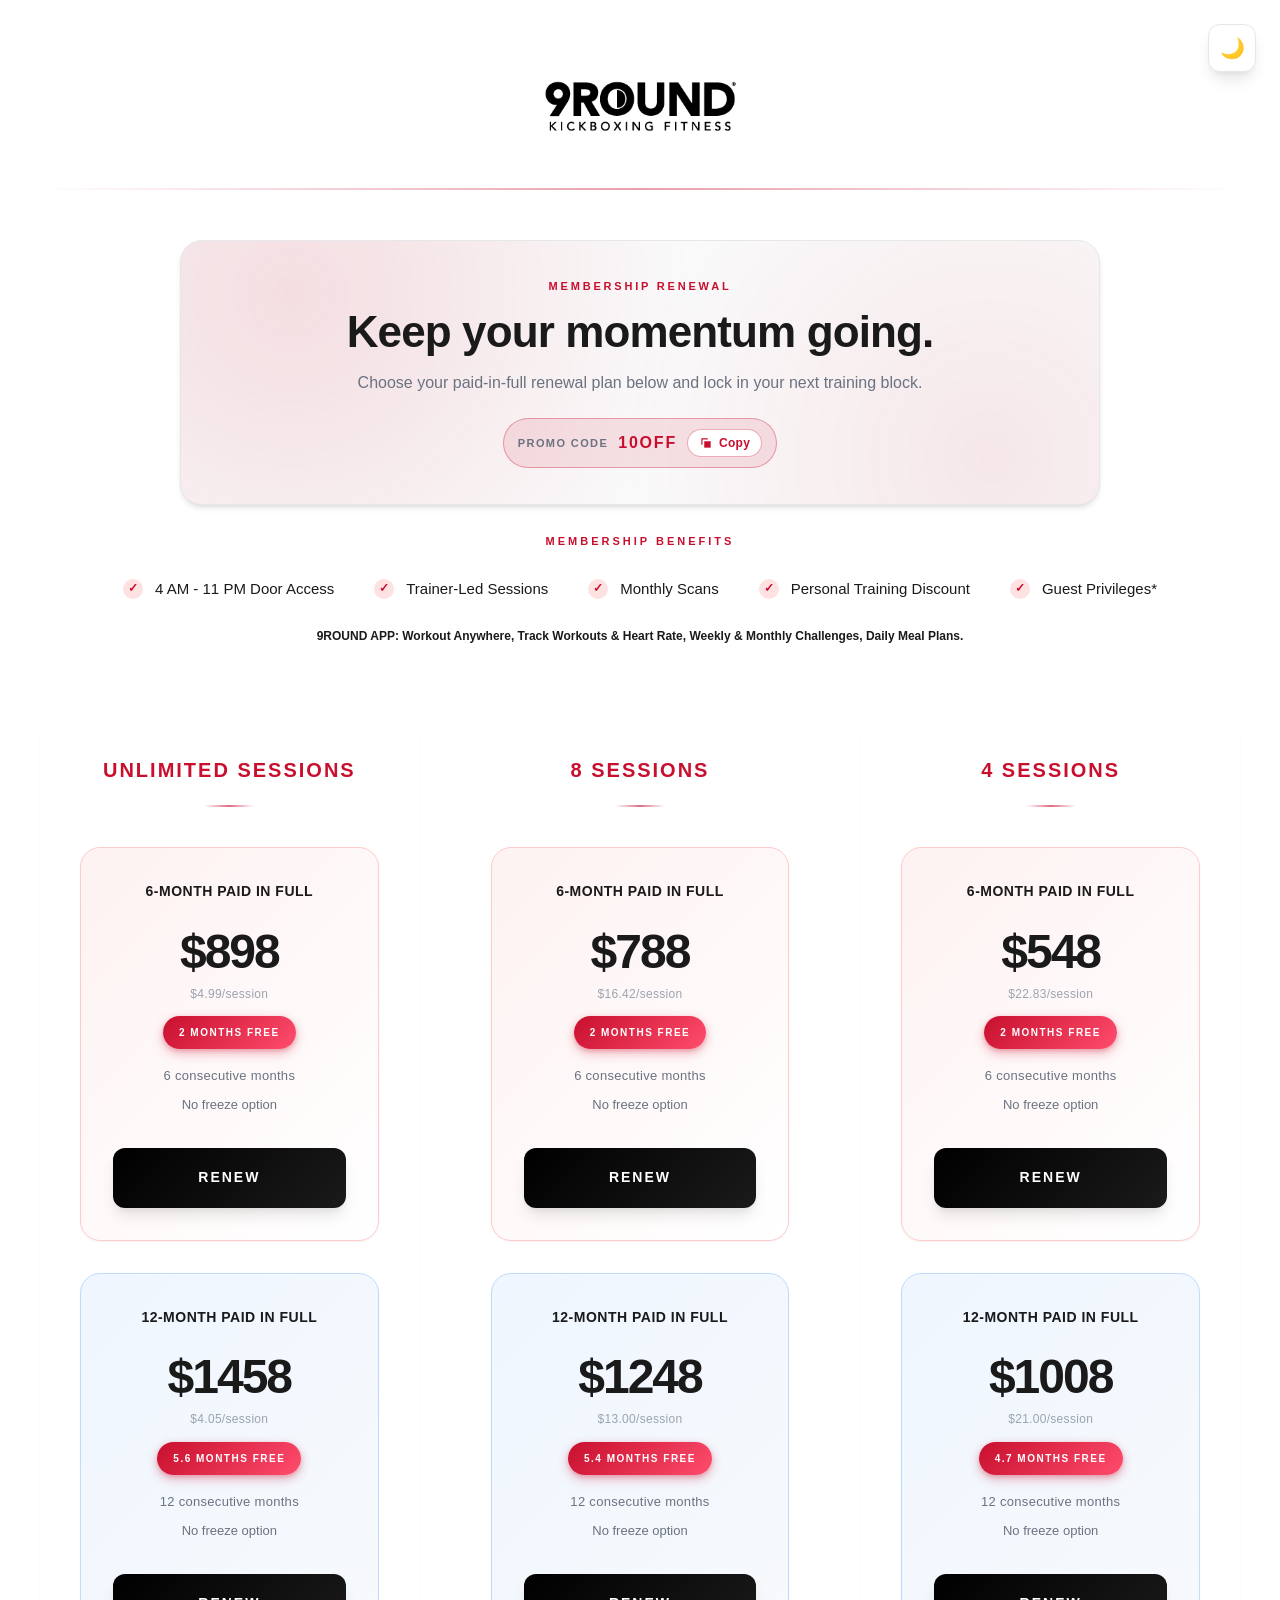
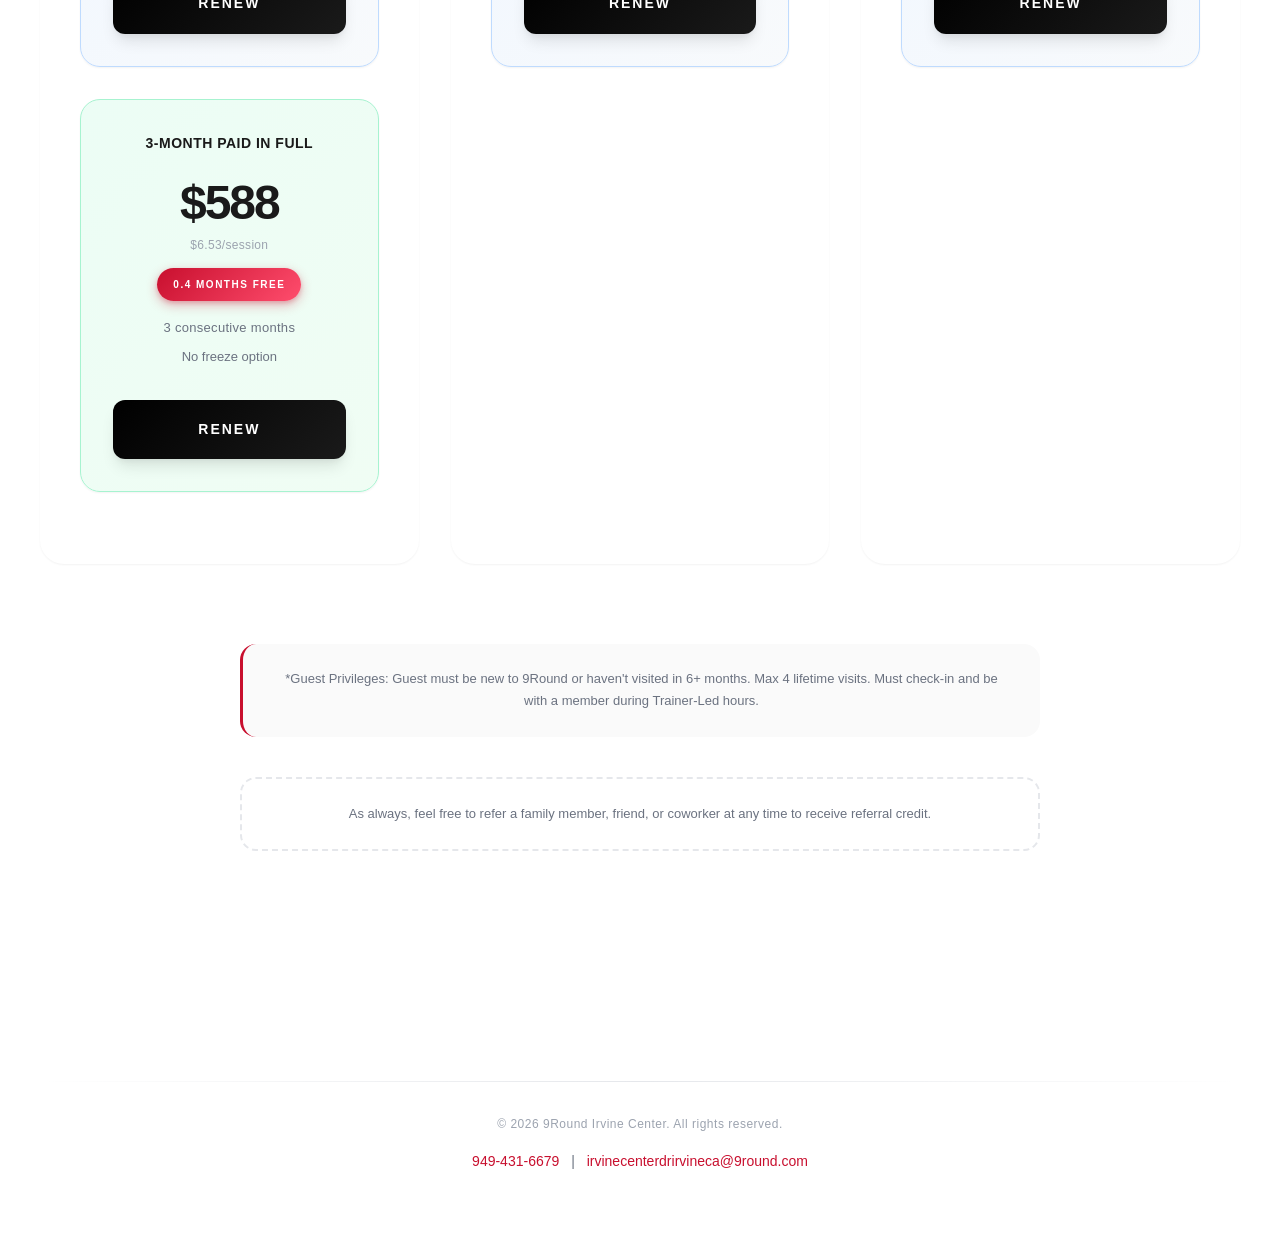
==== commit 628748c3: "Update PIF promo code to 10OFF" ====
--- a/pif/index.html
+++ b/pif/index.html
@@ -24,12 +24,12 @@
       <p class="renewal-hero-subtitle">Choose your paid-in-full renewal plan below and lock in your next training block.</p>
       <div class="renewal-hero-promo">
         <span class="renewal-hero-promo-label">Promo Code</span>
-        <span class="renewal-hero-promo-value" id="renewalPromoCode">RENEW</span>
+        <span class="renewal-hero-promo-value" id="renewalPromoCode">10OFF</span>
         <button
           type="button"
           class="promo-copy-button"
           id="copyRenewCodeBtn"
-          aria-label="Copy promo code RENEW"
+          aria-label="Copy promo code 10OFF"
           title="Copy promo code"
         >
           <svg class="promo-copy-icon" viewBox="0 0 24 24" aria-hidden="true">
--- a/styles.css
+++ b/styles.css
@@ -606,12 +606,12 @@
 }
 
 .pricing-tier:hover {
-  transform: translateY(-12px);
-  box-shadow: var(--shadow-xl);
+  transform: translateY(0);
+  box-shadow: var(--shadow-sm);
 }
 
 .pricing-tier:hover::before {
-  opacity: 1;
+  opacity: 0;
 }
 
 [data-theme="dark"] .pricing-tier {
@@ -619,7 +619,7 @@
 }
 
 [data-theme="dark"] .pricing-tier:hover {
-  box-shadow: var(--shadow-xl);
+  box-shadow: var(--shadow);
 }
 
 .tier-title {
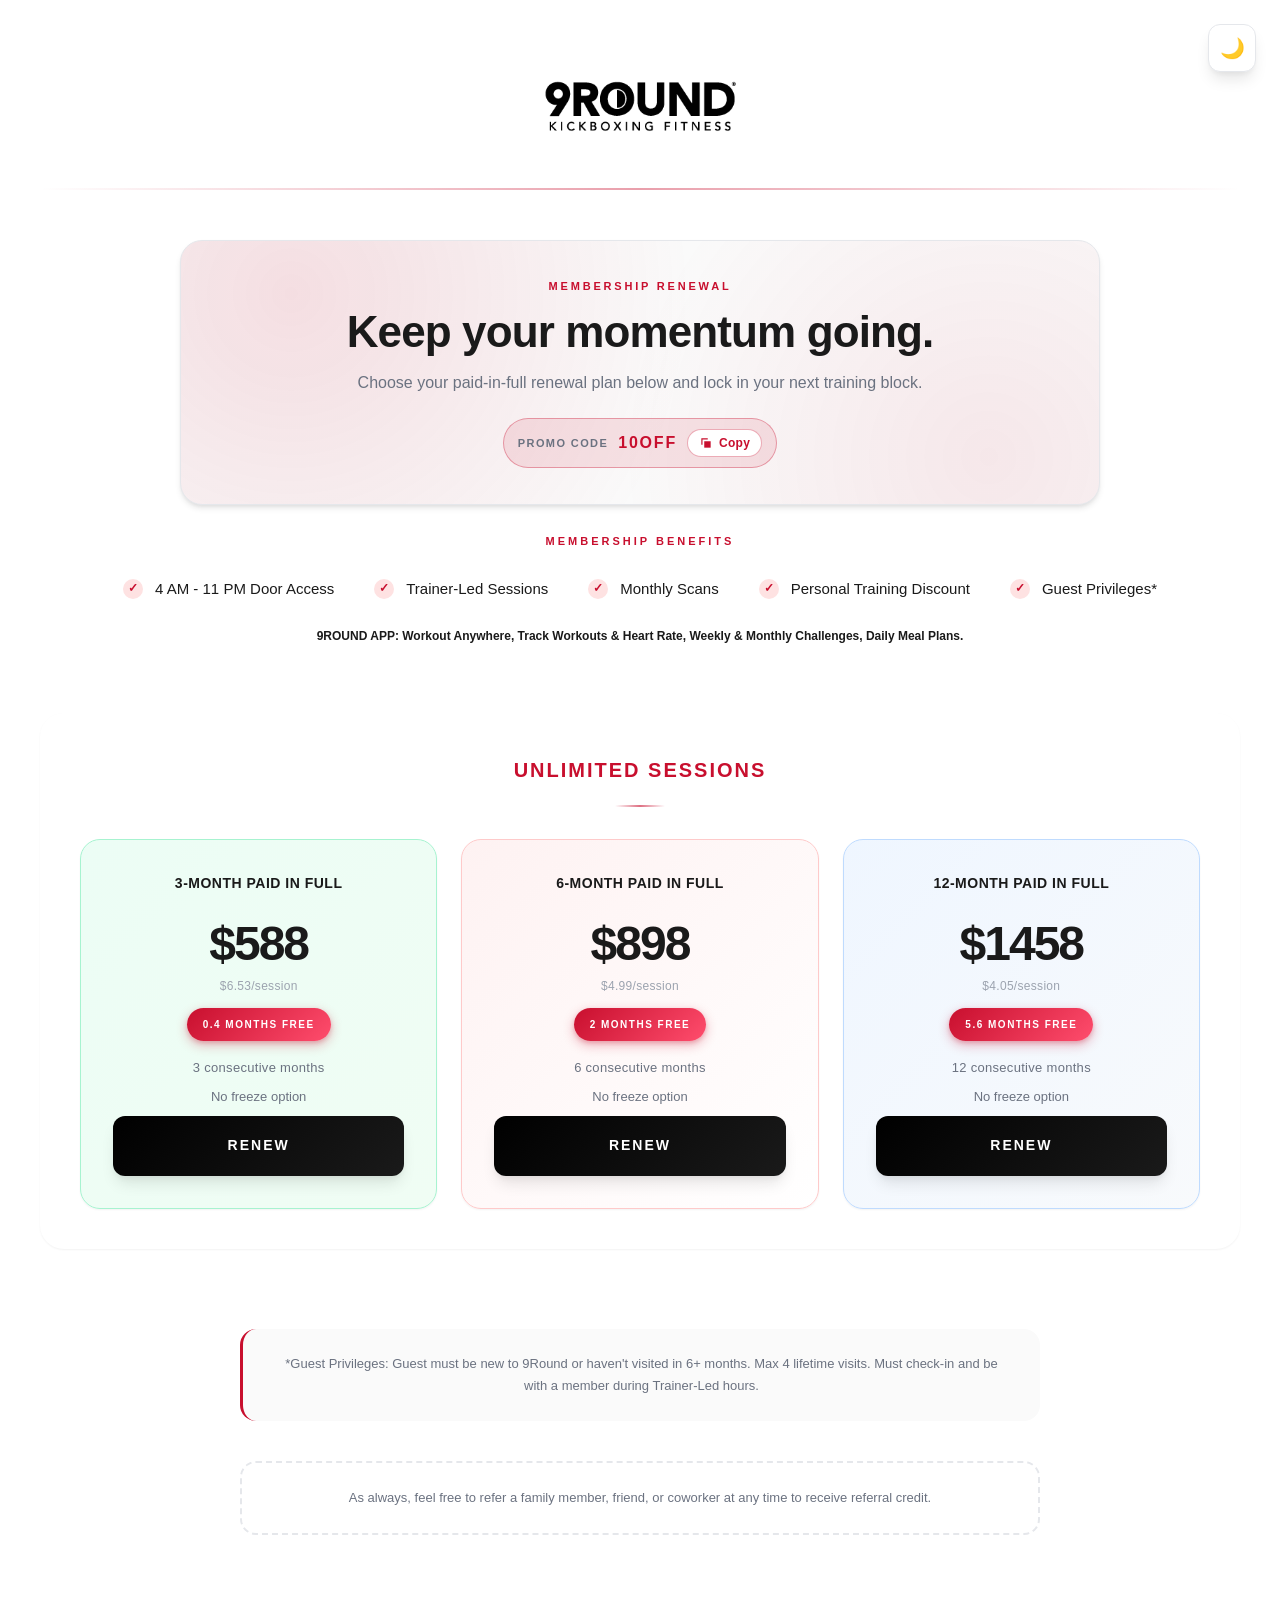
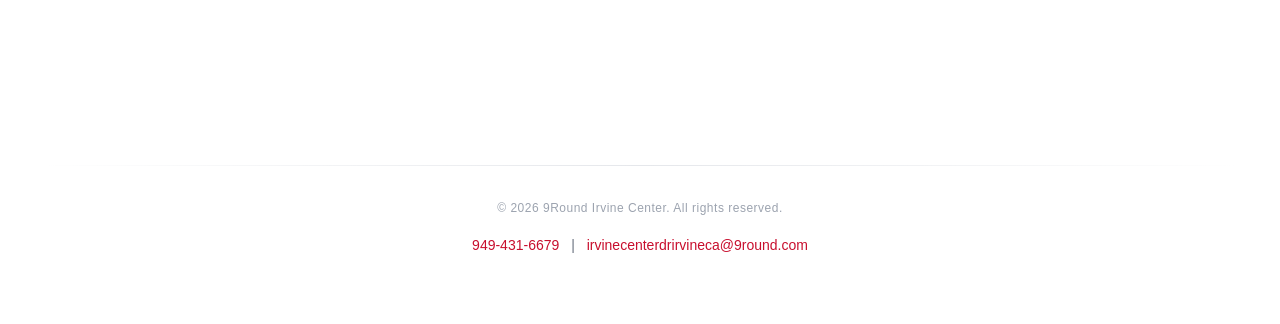
==== commit 33903186: "Streamline PIF page to unlimited plans with responsive card layout" ====
--- a/pif/index.html
+++ b/pif/index.html
@@ -52,9 +52,19 @@
       </ul>
     </div>
 
-    <div class="pricing-grid">
-      <div class="pricing-tier" data-tier="unlimited">
+    <div class="pricing-grid pif-grid">
+      <div class="pricing-tier pif-unlimited-tier" data-tier="unlimited">
         <h2 class="tier-title">UNLIMITED SESSIONS</h2>
+
+        <div class="pricing-option pif-option pif-option-3mo">
+          <h3 class="option-title">3-Month Paid In Full</h3>
+          <div class="price">$588</div>
+          <div class="price-per-session">$6.53/session</div>
+          <div class="highlight-badge" data-pif="588" data-monthly="228" data-tier="Unlimited" data-renew-url="https://app.clubready.com/JoinUs/9261/522220" data-months="3">0.4 MONTHS FREE</div>
+          <p class="price-note">3 consecutive months</p>
+          <p class="option-note">No freeze option</p>
+          <a href="#" class="renew-button" data-url="https://app.clubready.com/JoinUs/9261/522220">RENEW</a>
+        </div>
 
         <div class="pricing-option pif-option">
           <h3 class="option-title">6-Month Paid In Full</h3>
@@ -75,65 +85,8 @@
           <p class="option-note">No freeze option</p>
           <a href="#" class="renew-button" data-url="https://app.clubready.com/JoinUs/9261/516777">RENEW</a>
         </div>
-
-        <div class="pricing-option pif-option pif-option-3mo">
-          <h3 class="option-title">3-Month Paid In Full</h3>
-          <div class="price">$588</div>
-          <div class="price-per-session">$6.53/session</div>
-          <div class="highlight-badge" data-pif="588" data-monthly="228" data-tier="Unlimited" data-renew-url="https://app.clubready.com/JoinUs/9261/522220" data-months="3">0.4 MONTHS FREE</div>
-          <p class="price-note">3 consecutive months</p>
-          <p class="option-note">No freeze option</p>
-          <a href="#" class="renew-button" data-url="https://app.clubready.com/JoinUs/9261/522220">RENEW</a>
-        </div>
       </div>
 
-      <div class="pricing-tier" data-tier="eight">
-        <h2 class="tier-title">8 SESSIONS</h2>
-
-        <div class="pricing-option pif-option">
-          <h3 class="option-title">6-Month Paid In Full</h3>
-          <div class="price">$788</div>
-          <div class="price-per-session">$16.42/session</div>
-          <div class="highlight-badge" data-pif="788" data-monthly="188" data-tier="8 Sessions" data-renew-url="https://app.clubready.com/JoinUs/9261/558503" data-months="6">2 MONTHS FREE</div>
-          <p class="price-note">6 consecutive months</p>
-          <p class="option-note">No freeze option</p>
-          <a href="#" class="renew-button" data-url="https://app.clubready.com/JoinUs/9261/558503">RENEW</a>
-        </div>
-
-        <div class="pricing-option pif-option pif-option-12mo">
-          <h3 class="option-title">12-Month Paid In Full</h3>
-          <div class="price">$1248</div>
-          <div class="price-per-session">$13.00/session</div>
-          <div class="highlight-badge" data-pif="1248" data-monthly="188" data-tier="8 Sessions" data-renew-url="https://app.clubready.com/JoinUs/9261/550856" data-months="12">5.4 MONTHS FREE</div>
-          <p class="price-note">12 consecutive months</p>
-          <p class="option-note">No freeze option</p>
-          <a href="#" class="renew-button" data-url="https://app.clubready.com/JoinUs/9261/550856">RENEW</a>
-        </div>
-      </div>
-
-      <div class="pricing-tier" data-tier="four">
-        <h2 class="tier-title">4 SESSIONS</h2>
-
-        <div class="pricing-option pif-option">
-          <h3 class="option-title">6-Month Paid In Full</h3>
-          <div class="price">$548</div>
-          <div class="price-per-session">$22.83/session</div>
-          <div class="highlight-badge" data-pif="548" data-monthly="138" data-tier="4 Sessions" data-renew-url="https://app.clubready.com/JoinUs/9261/558501" data-months="6">2 MONTHS FREE</div>
-          <p class="price-note">6 consecutive months</p>
-          <p class="option-note">No freeze option</p>
-          <a href="#" class="renew-button" data-url="https://app.clubready.com/JoinUs/9261/558501">RENEW</a>
-        </div>
-
-        <div class="pricing-option pif-option pif-option-12mo">
-          <h3 class="option-title">12-Month Paid In Full</h3>
-          <div class="price">$1008</div>
-          <div class="price-per-session">$21.00/session</div>
-          <div class="highlight-badge" data-pif="1008" data-monthly="138" data-tier="4 Sessions" data-renew-url="https://app.clubready.com/JoinUs/9261/558487" data-months="12">4.7 MONTHS FREE</div>
-          <p class="price-note">12 consecutive months</p>
-          <p class="option-note">No freeze option</p>
-          <a href="#" class="renew-button" data-url="https://app.clubready.com/JoinUs/9261/558487">RENEW</a>
-        </div>
-      </div>
     </div>
 
     <div class="guest-note">
--- a/styles.css
+++ b/styles.css
@@ -528,6 +528,39 @@
   transition: grid-template-columns 0.4s cubic-bezier(0.4, 0, 0.2, 1);
 }
 
+.pricing-grid.pif-grid {
+  grid-template-columns: 1fr;
+  justify-items: center;
+  max-width: 1200px;
+  margin-left: auto;
+  margin-right: auto;
+}
+
+.pricing-grid.pif-grid .pricing-tier.pif-unlimited-tier {
+  max-width: 100%;
+  width: 100%;
+  display: grid;
+  grid-template-columns: repeat(3, minmax(0, 1fr));
+  gap: 24px;
+  align-items: stretch;
+}
+
+.pricing-grid.pif-grid .pricing-tier.pif-unlimited-tier .tier-title {
+  grid-column: 1 / -1;
+  margin-bottom: 8px;
+}
+
+.pricing-grid.pif-grid .pricing-tier.pif-unlimited-tier .pricing-option {
+  margin-bottom: 0;
+  height: 100%;
+  display: flex;
+  flex-direction: column;
+}
+
+.pricing-grid.pif-grid .pricing-tier.pif-unlimited-tier .pricing-option .renew-button {
+  margin-top: auto;
+}
+
 .pricing-grid.filtered {
   grid-template-columns: 1fr;
   max-width: 1200px;
@@ -1725,6 +1758,15 @@
     width: 100%;
   }
 
+  .pricing-grid.pif-grid .pricing-tier.pif-unlimited-tier {
+    grid-template-columns: 1fr;
+    gap: 20px;
+  }
+
+  .pricing-grid.pif-grid .pricing-tier.pif-unlimited-tier .tier-title {
+    margin-bottom: 6px;
+  }
+
   .pricing-tier {
     padding: 32px 24px;
     border-radius: 20px;
@@ -1986,6 +2028,18 @@
 }
 
 @media (min-width: 769px) and (max-width: 1024px) {
+  .pricing-grid.pif-grid .pricing-tier.pif-unlimited-tier {
+    grid-template-columns: repeat(2, minmax(0, 1fr));
+    gap: 20px;
+  }
+
+  .pricing-grid.pif-grid .pricing-tier.pif-unlimited-tier .pricing-option:nth-of-type(3) {
+    grid-column: 1 / -1;
+    max-width: 420px;
+    width: 100%;
+    justify-self: center;
+  }
+
   .pricing-grid {
     grid-template-columns: repeat(2, 1fr);
   }
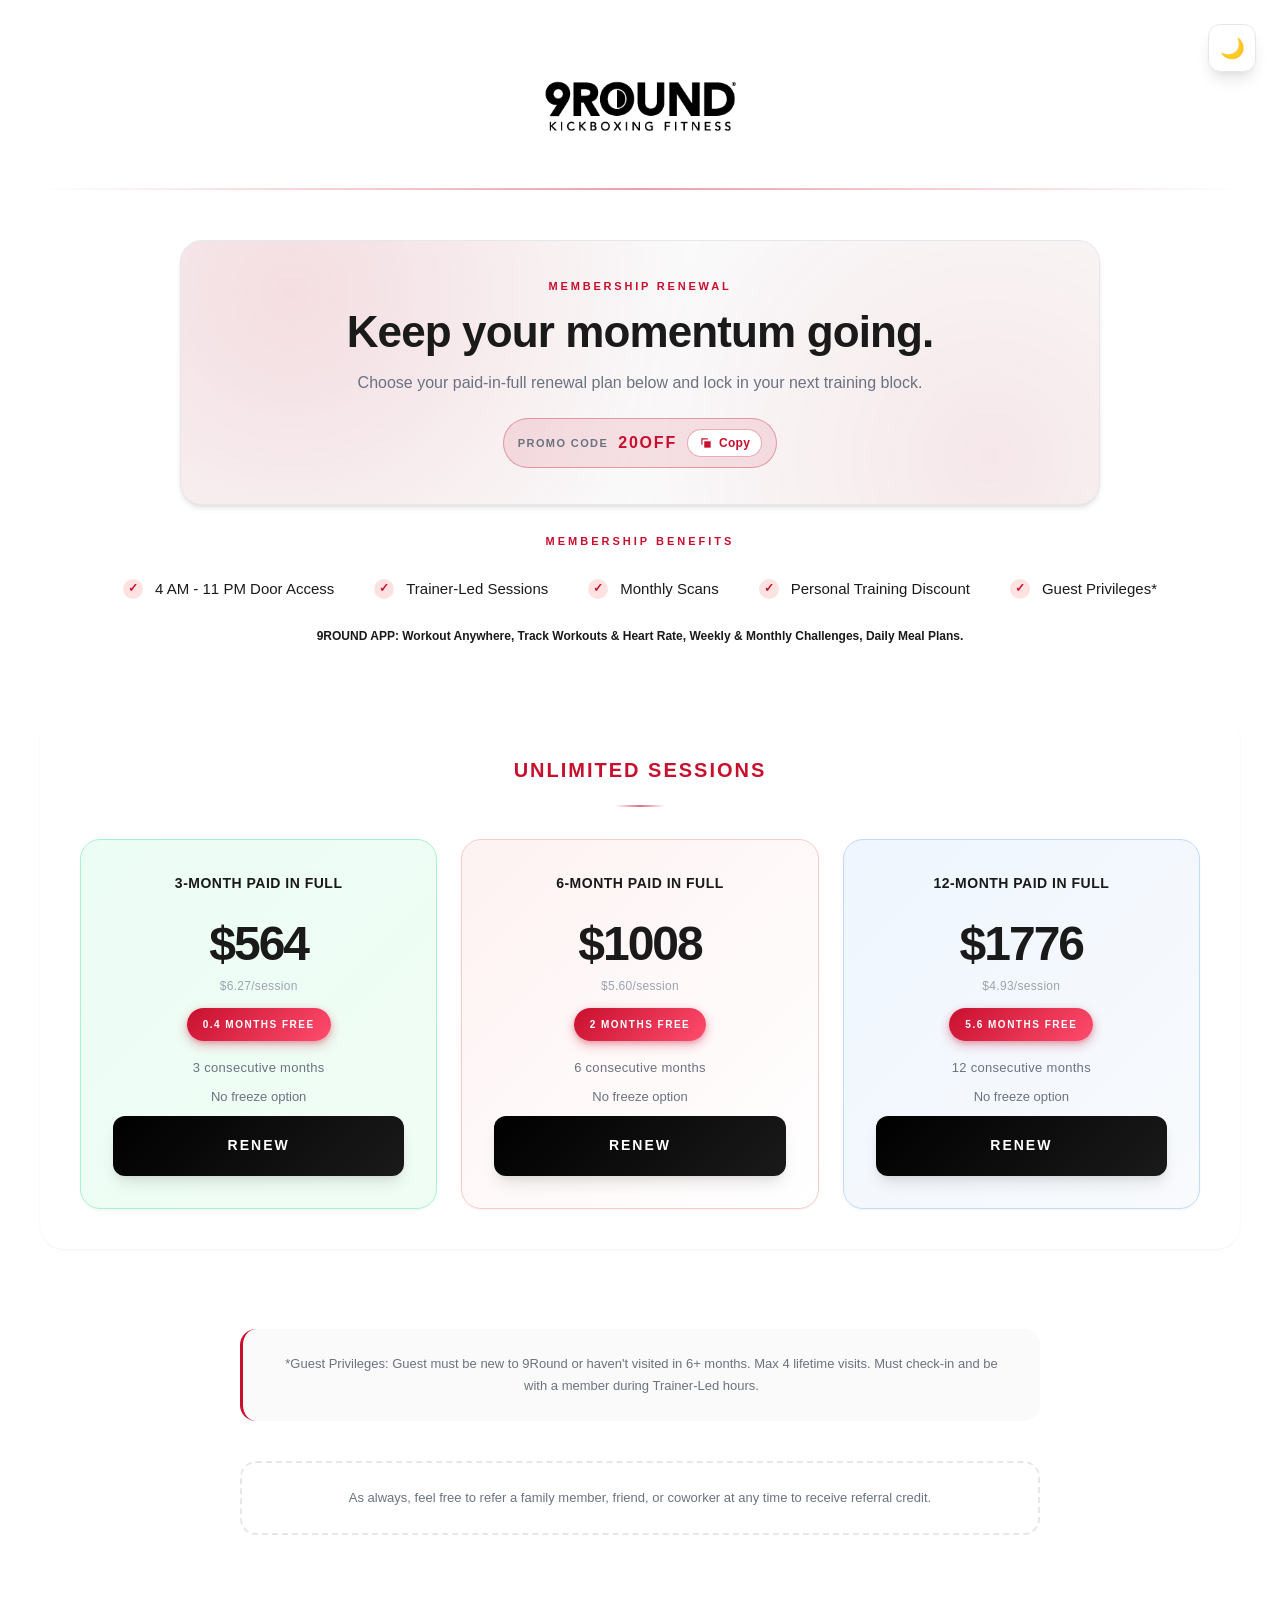
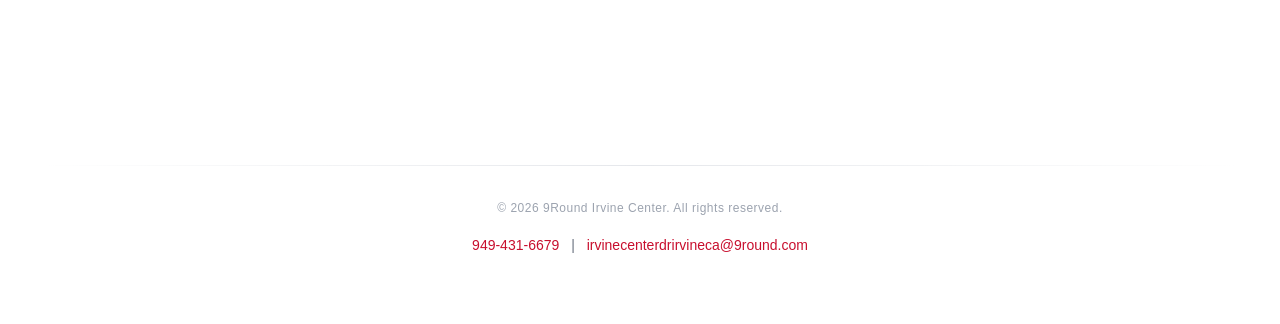
==== commit acace08a: "Update renew pricing options and promo code" ====
--- a/pif/index.html
+++ b/pif/index.html
@@ -24,12 +24,12 @@
       <p class="renewal-hero-subtitle">Choose your paid-in-full renewal plan below and lock in your next training block.</p>
       <div class="renewal-hero-promo">
         <span class="renewal-hero-promo-label">Promo Code</span>
-        <span class="renewal-hero-promo-value" id="renewalPromoCode">10OFF</span>
+        <span class="renewal-hero-promo-value" id="renewalPromoCode">20OFF</span>
         <button
           type="button"
           class="promo-copy-button"
           id="copyRenewCodeBtn"
-          aria-label="Copy promo code 10OFF"
+          aria-label="Copy promo code 20OFF"
           title="Copy promo code"
         >
           <svg class="promo-copy-icon" viewBox="0 0 24 24" aria-hidden="true">
@@ -58,9 +58,9 @@
 
         <div class="pricing-option pif-option pif-option-3mo">
           <h3 class="option-title">3-Month Paid In Full</h3>
-          <div class="price">$588</div>
-          <div class="price-per-session">$6.53/session</div>
-          <div class="highlight-badge" data-pif="588" data-monthly="228" data-tier="Unlimited" data-renew-url="https://app.clubready.com/JoinUs/9261/522220" data-months="3">0.4 MONTHS FREE</div>
+          <div class="price">$564</div>
+          <div class="price-per-session">$6.27/session</div>
+          <div class="highlight-badge" data-pif="564" data-monthly="228" data-tier="Unlimited" data-renew-url="https://app.clubready.com/JoinUs/9261/522220" data-months="3">0.4 MONTHS FREE</div>
           <p class="price-note">3 consecutive months</p>
           <p class="option-note">No freeze option</p>
           <a href="#" class="renew-button" data-url="https://app.clubready.com/JoinUs/9261/522220">RENEW</a>
@@ -68,9 +68,9 @@
 
         <div class="pricing-option pif-option">
           <h3 class="option-title">6-Month Paid In Full</h3>
-          <div class="price">$898</div>
-          <div class="price-per-session">$4.99/session</div>
-          <div class="highlight-badge" data-pif="898" data-monthly="228" data-tier="Unlimited" data-renew-url="https://www.clubready.com/JoinUs/9261/516774" data-months="6">2 MONTHS FREE</div>
+          <div class="price">$1008</div>
+          <div class="price-per-session">$5.60/session</div>
+          <div class="highlight-badge" data-pif="1008" data-monthly="228" data-tier="Unlimited" data-renew-url="https://www.clubready.com/JoinUs/9261/516774" data-months="6">2 MONTHS FREE</div>
           <p class="price-note">6 consecutive months</p>
           <p class="option-note">No freeze option</p>
           <a href="#" class="renew-button" data-url="https://www.clubready.com/JoinUs/9261/516774">RENEW</a>
@@ -78,9 +78,9 @@
 
         <div class="pricing-option pif-option pif-option-12mo">
           <h3 class="option-title">12-Month Paid In Full</h3>
-          <div class="price">$1458</div>
-          <div class="price-per-session">$4.05/session</div>
-          <div class="highlight-badge" data-pif="1458" data-monthly="228" data-tier="Unlimited" data-renew-url="https://app.clubready.com/JoinUs/9261/516777" data-months="12">5.6 MONTHS FREE</div>
+          <div class="price">$1776</div>
+          <div class="price-per-session">$4.93/session</div>
+          <div class="highlight-badge" data-pif="1776" data-monthly="228" data-tier="Unlimited" data-renew-url="https://app.clubready.com/JoinUs/9261/516777" data-months="12">5.6 MONTHS FREE</div>
           <p class="price-note">12 consecutive months</p>
           <p class="option-note">No freeze option</p>
           <a href="#" class="renew-button" data-url="https://app.clubready.com/JoinUs/9261/516777">RENEW</a>
